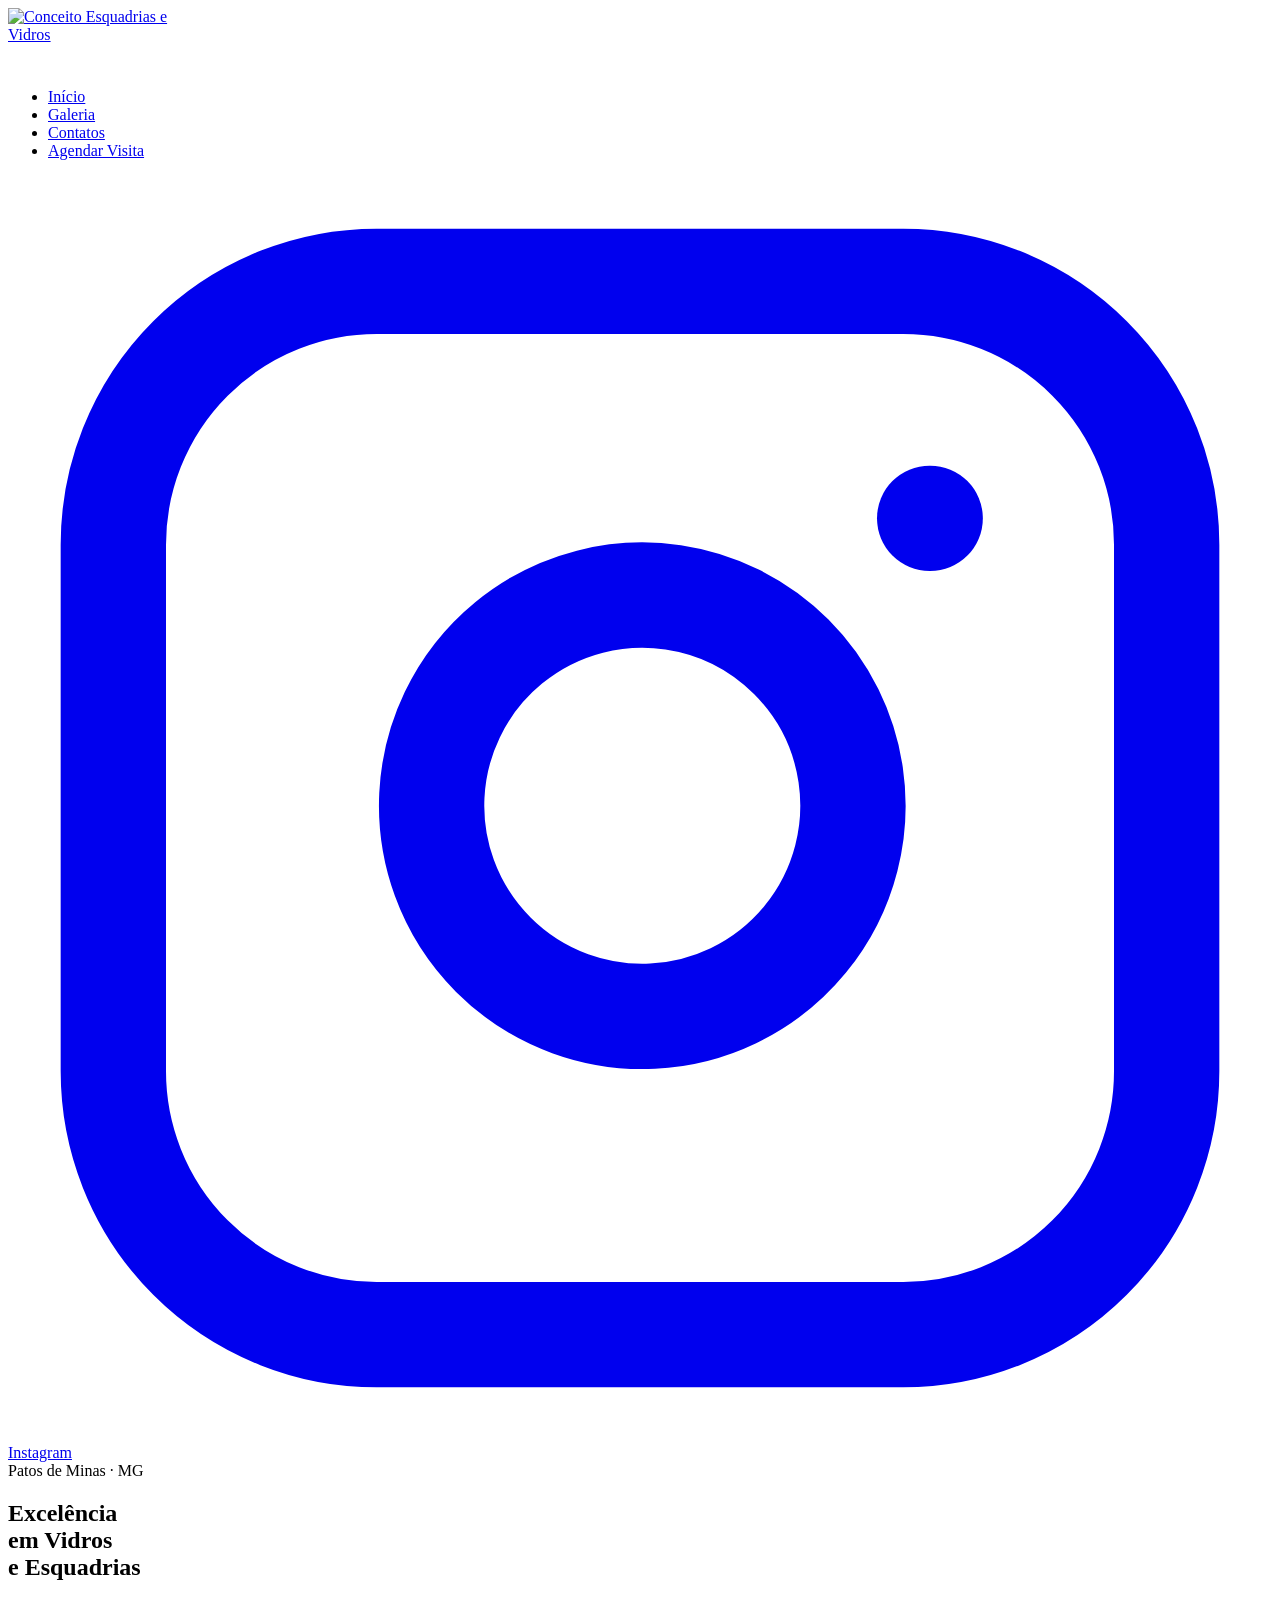
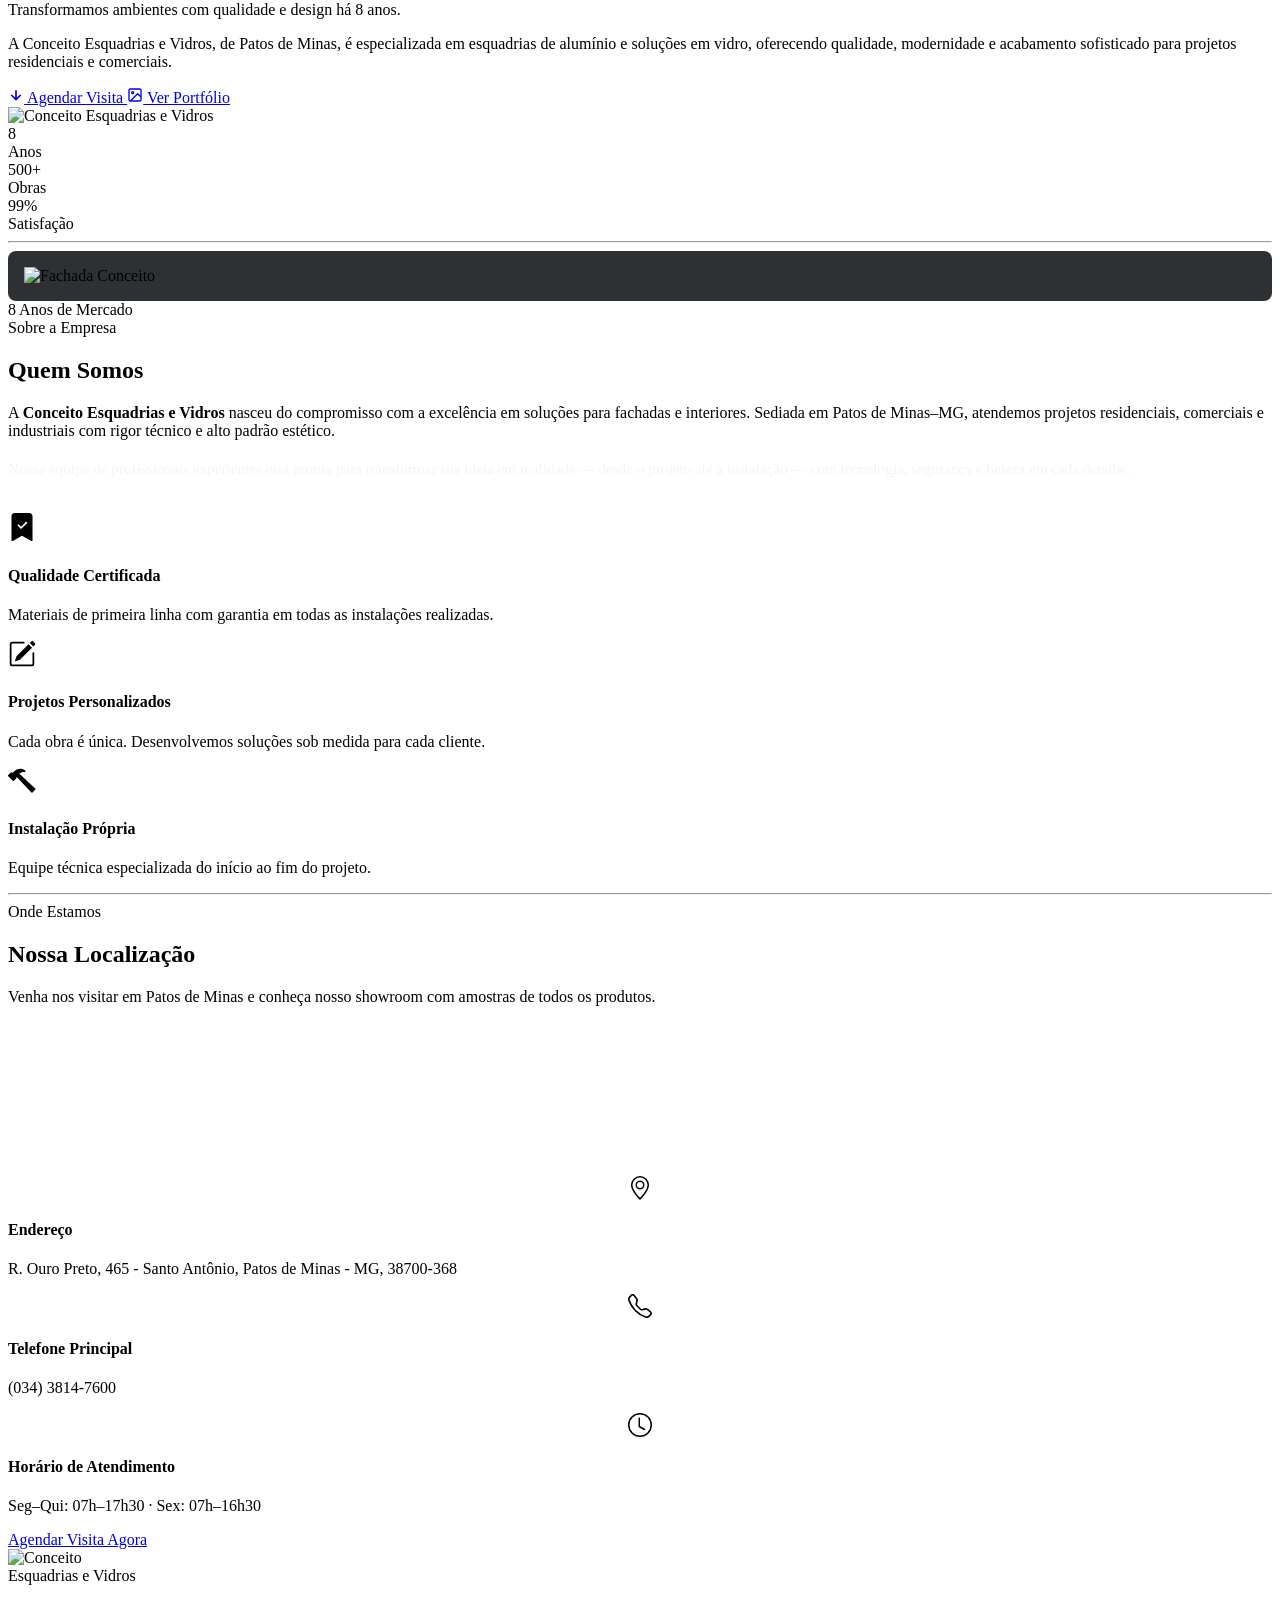
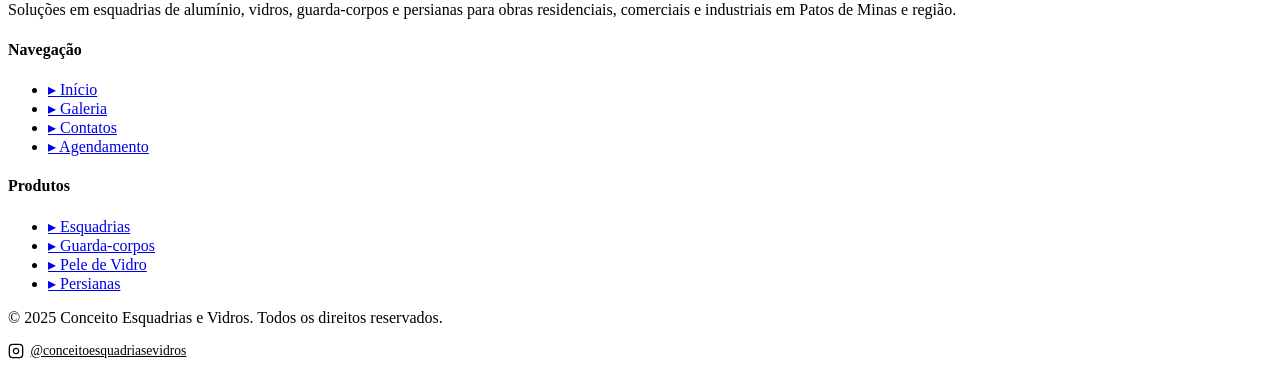
==== index.html @ a63af19c "refactor: melhoria de segurança em links externos Adição de "noopener noreferrer"  ao link do instag" ====
<!DOCTYPE html>
<html lang="pt-BR">
<head>
  <meta charset="UTF-8">
  <meta name="viewport" content="width=device-width, initial-scale=1.0">
  <title>Conceito Esquadrias e Vidros</title>
  <link rel="stylesheet" href="style.css">
  <style>
    /* Logo header — enquadrada sem perda de qualidade */
    .logo-wrap {
      display: flex;
      align-items: center;
    }
    .logo-wrap img {
      height: 64px !important;
      width: auto;
      max-width: 200px;
      object-fit: contain;
      object-position: left center;
      display: block;
      image-rendering: -webkit-optimize-contrast;
      image-rendering: crisp-edges;
    }

    /* Hero logo display — tamanho adaptado à imagem, sem corte */
    .hero-logo-display {
      overflow: visible !important;
    }
    .hero-logo-display img {
      width: 100%;
      height: auto;
      max-width: 100%;
      display: block;
      object-fit: contain;
      image-rendering: -webkit-optimize-contrast;
      image-rendering: crisp-edges;
      transform: none !important;
    }

    /* Sobre frame — altura automática, adaptada à imagem */
    .sobre-img-frame {
      display: flex;
      align-items: center;
      justify-content: center;
      height: auto !important;
      overflow: visible;
    }
    .sobre-img-frame img {
      width: 100% !important;
      height: auto !important;
      max-width: 100%;
      object-fit: contain !important;
      padding: 1rem !important;
      box-sizing: border-box;
      display: block;
      image-rendering: -webkit-optimize-contrast;
      image-rendering: crisp-edges;
      transform: none !important;
    }

    /* Bootstrap icon sizing in feature items */
    .feature-icon svg {
      width: 28px;
      height: 28px;
    }

    /* Info card icons — svg sizing */
    .info-card-icon {
      display: flex;
      align-items: center;
      justify-content: center;
    }
    .info-card-icon svg {
      width: 24px;
      height: 24px;
      flex-shrink: 0;
    }

    /* Footer brand logo — slightly smaller, sharp */
    .footer-brand img {
      max-width: 140px !important;
      height: auto !important;
      object-fit: contain;
      image-rendering: -webkit-optimize-contrast;
      image-rendering: crisp-edges;
    }
  </style>
</head>
<body>

  <!-- HEADER -->
  <header class="site-header" id="header">
    <a href="index.html" class="logo-wrap">
      <img src="logo.png" alt="Conceito Esquadrias e Vidros">
    </a>
    <nav>
      <ul class="nav-links" id="navLinks">
        <li><a href="index.html" class="active">Início</a></li>
        <li><a href="galeria.html">Galeria</a></li>
        <li><a href="contatos.html">Contatos</a></li>
        <li><a href="formulario.html" class="nav-cta">Agendar Visita</a></li>
      </ul>
    </nav>
    <div class="hamburger" id="hamburger" onclick="toggleMenu()">
      <span></span><span></span><span></span>
    </div>
  </header>

  <!-- INSTAGRAM FAB -->
  <a href="https://www.instagram.com/conceitoesquadriasevidros/?theme=dark" target="_blank" rel="noopener noreferrer" class="insta-fab" title="Siga no Instagram" aria-label="Siga-nos no Instagram">
    <svg viewBox="0 0 24 24" fill="none" stroke="currentColor" stroke-width="2" stroke-linecap="round" stroke-linejoin="round">
      <rect x="2" y="2" width="20" height="20" rx="5" ry="5"/>
      <path d="M16 11.37A4 4 0 1 1 12.63 8 4 4 0 0 1 16 11.37z"/>
      <line x1="17.5" y1="6.5" x2="17.51" y2="6.5"/>
    </svg>
    <span>Instagram</span>
  </a>

  <!-- HERO -->
  <section class="hero" id="inicio">
    <div class="hero-bg"></div>
    <div class="hero-accent"></div>
    <div class="hero-content">
      <div class="hero-text fade-up">
        <div class="hero-badge">Patos de Minas · MG</div>
        <h1 class="hero-title">
          Excelência<br>
          <span>em Vidros</span><br>
          e Esquadrias
        </h1>
        <p class="hero-subtitle">Transformamos ambientes com qualidade e design há 8 anos.</p>
        <p class="hero-desc">
          A Conceito Esquadrias e Vidros, de Patos de Minas, é especializada em esquadrias de alumínio e soluções em vidro, oferecendo qualidade, modernidade e acabamento sofisticado para projetos residenciais e comerciais.
        </p>
        <div class="hero-buttons">
          <a href="formulario.html" class="btn-primary">
            <svg width="16" height="16" viewBox="0 0 24 24" fill="none" stroke="currentColor" stroke-width="2.5"><path d="M12 5v14M5 12l7 7 7-7"/></svg>
            Agendar Visita
          </a>
          <a href="galeria.html" class="btn-secondary">
            <svg width="16" height="16" viewBox="0 0 24 24" fill="none" stroke="currentColor" stroke-width="2"><rect x="3" y="3" width="18" height="18" rx="2"/><circle cx="8.5" cy="8.5" r="1.5"/><path d="M21 15l-5-5L5 21"/></svg>
            Ver Portfólio
          </a>
        </div>
      </div>
      <div class="hero-visual fade-up" style="transition-delay:0.2s">
        <div class="hero-logo-display">
          <img src="logo.png" alt="Conceito Esquadrias e Vidros">
        </div>
        <div class="hero-stats">
          <div class="stat-card">
            <div class="stat-number">8</div>
            <div class="stat-label">Anos</div>
          </div>
          <div class="stat-card">
            <div class="stat-number">500+</div>
            <div class="stat-label">Obras</div>
          </div>
          <div class="stat-card">
            <div class="stat-number">99%</div>
            <div class="stat-label">Satisfação</div>
          </div>
        </div>
      </div>
    </div>
  </section>

  <hr class="orange-divider">

  <!-- SOBRE -->
  <section class="section sobre-section" id="sobre">
    <div class="section-inner">
      <div class="sobre-grid">
        <div class="fade-up">
          <div class="sobre-visual">
            <div class="sobre-img-frame" style="background:#2E3134; border-radius:8px;">
              <img src="fachada.png" alt="Fachada Conceito">
            </div>
            <div class="sobre-tag">
              8 Anos
              <span>de Mercado</span>
            </div>
          </div>
        </div>
        <div class="fade-up" style="transition-delay:0.15s">
          <div class="section-label">Sobre a Empresa</div>
          <h2 class="section-title">Quem Somos</h2>
          <p class="section-desc">
            A <strong>Conceito Esquadrias e Vidros</strong> nasceu do compromisso com a excelência em soluções para fachadas e interiores. Sediada em Patos de Minas–MG, atendemos projetos residenciais, comerciais e industriais com rigor técnico e alto padrão estético.
          </p>
          <p style="font-size:0.95rem;color:rgba(240,238,235,0.65);line-height:1.7;margin-bottom:2rem;">
            Nossa equipe de profissionais experientes está pronta para transformar sua ideia em realidade — desde o projeto até a instalação — com tecnologia, segurança e beleza em cada detalhe.
          </p>
          <div class="sobre-features">
            <div class="feature-item">
              <div class="feature-icon">
                <svg xmlns="http://www.w3.org/2000/svg" width="16" height="16" fill="currentColor" class="bi bi-bookmark-check-fill" viewBox="0 0 16 16">
                  <path fill-rule="evenodd" d="M2 15.5V2a2 2 0 0 1 2-2h8a2 2 0 0 1 2 2v13.5a.5.5 0 0 1-.74.439L8 13.069l-5.26 2.87A.5.5 0 0 1 2 15.5m8.854-9.646a.5.5 0 0 0-.708-.708L7.5 7.793 6.354 6.646a.5.5 0 1 0-.708.708l1.5 1.5a.5.5 0 0 0 .708 0z"/>
                </svg>
              </div>
              <div class="feature-text">
                <h4>Qualidade Certificada</h4>
                <p>Materiais de primeira linha com garantia em todas as instalações realizadas.</p>
              </div>
            </div>
            <div class="feature-item">
              <div class="feature-icon">
                <svg xmlns="http://www.w3.org/2000/svg" width="16" height="16" fill="currentColor" class="bi bi-pencil-square" viewBox="0 0 16 16">
                  <path d="M15.502 1.94a.5.5 0 0 1 0 .706L14.459 3.69l-2-2L13.502.646a.5.5 0 0 1 .707 0l1.293 1.293zm-1.75 2.456-2-2L4.939 9.21a.5.5 0 0 0-.121.196l-.805 2.414a.25.25 0 0 0 .316.316l2.414-.805a.5.5 0 0 0 .196-.12l6.813-6.814z"/>
                  <path fill-rule="evenodd" d="M1 13.5A1.5 1.5 0 0 0 2.5 15h11a1.5 1.5 0 0 0 1.5-1.5v-6a.5.5 0 0 0-1 0v6a.5.5 0 0 1-.5.5h-11a.5.5 0 0 1-.5-.5v-11a.5.5 0 0 1 .5-.5H9a.5.5 0 0 0 0-1H2.5A1.5 1.5 0 0 0 1 2.5z"/>
                </svg>
              </div>
              <div class="feature-text">
                <h4>Projetos Personalizados</h4>
                <p>Cada obra é única. Desenvolvemos soluções sob medida para cada cliente.</p>
              </div>
            </div>
            <div class="feature-item">
              <div class="feature-icon">
                <svg xmlns="http://www.w3.org/2000/svg" width="16" height="16" fill="currentColor" class="bi bi-hammer" viewBox="0 0 16 16">
                  <path d="M9.972 2.508a.5.5 0 0 0-.16-.556l-.178-.129a5 5 0 0 0-2.076-.783C6.215.862 4.504 1.229 2.84 3.133H1.786a.5.5 0 0 0-.354.147L.146 4.567a.5.5 0 0 0 0 .706l2.571 2.579a.5.5 0 0 0 .708 0l1.286-1.29a.5.5 0 0 0 .146-.353V5.57l8.387 8.873A.5.5 0 0 0 14 14.5l1.5-1.5a.5.5 0 0 0 .017-.689l-9.129-8.63c.747-.456 1.772-.839 3.112-.839a.5.5 0 0 0 .472-.334"/>
                </svg>
              </div>
              <div class="feature-text">
                <h4>Instalação Própria</h4>
                <p>Equipe técnica especializada do início ao fim do projeto.</p>
              </div>
            </div>
          </div>
        </div>
      </div>
    </div>
  </section>

  <hr class="orange-divider">

  <!-- LOCALIZAÇÃO -->
  <section class="section" id="localizacao" style="background:var(--dark);">
    <div class="section-inner">
      <div class="section-label">Onde Estamos</div>
      <h2 class="section-title">Nossa Localização</h2>
      <p class="section-desc">Venha nos visitar em Patos de Minas e conheça nosso showroom com amostras de todos os produtos.</p>
      <div class="localizacao-grid fade-up">
        <div class="map-placeholder">
          <a href="https://maps.app.goo.gl/L63xxG5TMkzb7UoS9" target="_blank" rel="noopener noreferrer" style="display:block;width:100%;height:100%;position:relative;">
            <iframe
              src="https://www.google.com/maps/embed?pb=!1m18!1m12!1m3!1d3771.2!2d-46.5215!3d-18.5793!2m3!1f0!2f0!3f0!3m2!1i1024!2i768!4f13.1!3m3!1m2!1s0x0%3A0x0!2zUi4gT3VybyBQcmV0bywgNDY1IC0gU2FudG8gQW50w7NuaW8sIFBhdG9zIGRlIE1pbmFzIC0gTUc!5e0!3m2!1spt-BR!2sbr!4v1"
              allowfullscreen=""
              loading="lazy"
              style="pointer-events:none;width:100%;height:100%;border:0;"></iframe>
            <div style="position:absolute;inset:0;cursor:pointer;" title="Ver no Google Maps"></div>
          </a>
        </div>
        <div class="info-cards">
          <div class="info-card">
            <div class="info-card-icon">
              <svg xmlns="http://www.w3.org/2000/svg" width="16" height="16" fill="currentColor" class="bi bi-geo-alt" viewBox="0 0 16 16">
                <path d="M12.166 8.94c-.524 1.062-1.234 2.12-1.96 3.07A32 32 0 0 1 8 14.58a32 32 0 0 1-2.206-2.57c-.726-.95-1.436-2.008-1.96-3.07C3.304 7.867 3 6.862 3 6a5 5 0 0 1 10 0c0 .862-.305 1.867-.834 2.94M8 16s6-5.686 6-10A6 6 0 0 0 2 6c0 4.314 6 10 6 10"/>
                <path d="M8 8a2 2 0 1 1 0-4 2 2 0 0 1 0 4m0 1a3 3 0 1 0 0-6 3 3 0 0 0 0 6"/>
              </svg>
            </div>
            <div>
              <h4>Endereço</h4>
              <p>R. Ouro Preto, 465 - Santo Antônio, Patos de Minas - MG, 38700-368</p>
            </div>
          </div>
          <div class="info-card">
            <div class="info-card-icon">
              <svg xmlns="http://www.w3.org/2000/svg" width="16" height="16" fill="currentColor" class="bi bi-telephone" viewBox="0 0 16 16">
                <path d="M3.654 1.328a.678.678 0 0 0-1.015-.063L1.605 2.3c-.483.484-.661 1.169-.45 1.77a17.6 17.6 0 0 0 4.168 6.608 17.6 17.6 0 0 0 6.608 4.168c.601.211 1.286.033 1.77-.45l1.034-1.034a.678.678 0 0 0-.063-1.015l-2.307-1.794a.68.68 0 0 0-.58-.122l-2.19.547a1.75 1.75 0 0 1-1.657-.459L5.482 8.062a1.75 1.75 0 0 1-.46-1.657l.548-2.19a.68.68 0 0 0-.122-.58zM1.884.511a1.745 1.745 0 0 1 2.612.163L6.29 2.98c.329.423.445.974.315 1.494l-.547 2.19a.68.68 0 0 0 .178.643l2.457 2.457a.68.68 0 0 0 .644.178l2.189-.547a1.75 1.75 0 0 1 1.494.315l2.306 1.794c.829.645.905 1.87.163 2.611l-1.034 1.034c-.74.74-1.846 1.065-2.877.702a18.6 18.6 0 0 1-7.01-4.42 18.6 18.6 0 0 1-4.42-7.009c-.362-1.03-.037-2.137.703-2.877z"/>
              </svg>
            </div>
            <div>
              <h4>Telefone Principal</h4>
              <p>(034) 3814-7600</p>
            </div>
          </div>
          <div class="info-card">
            <div class="info-card-icon">
              <svg xmlns="http://www.w3.org/2000/svg" width="16" height="16" fill="currentColor" class="bi bi-clock" viewBox="0 0 16 16">
                <path d="M8 3.5a.5.5 0 0 0-1 0V9a.5.5 0 0 0 .252.434l3.5 2a.5.5 0 0 0 .496-.868L8 8.71z"/>
                <path d="M8 16A8 8 0 1 0 8 0a8 8 0 0 0 0 16m7-8A7 7 0 1 1 1 8a7 7 0 0 1 14 0"/>
              </svg>
            </div>
            <div>
              <h4>Horário de Atendimento</h4>
              <p>Seg–Qui: 07h–17h30 · Sex: 07h–16h30</p>
            </div>
          </div>
          <a href="formulario.html" class="btn-primary" style="margin-top:0.5rem;width:100%;justify-content:center;">
            Agendar Visita Agora
          </a>
        </div>
      </div>
    </div>
  </section>

  <!-- FOOTER -->
  <footer class="site-footer">
    <div class="footer-inner">
      <div class="footer-top">
        <div class="footer-brand">
          <img src="logo.png" alt="Conceito Esquadrias e Vidros">
          <p>Soluções em esquadrias de alumínio, vidros, guarda-corpos e persianas para obras residenciais, comerciais e industriais em Patos de Minas e região.</p>
        </div>
        <div class="footer-col">
          <h4>Navegação</h4>
          <ul>
            <li><a href="index.html">▸ Início</a></li>
            <li><a href="galeria.html">▸ Galeria</a></li>
            <li><a href="contatos.html">▸ Contatos</a></li>
            <li><a href="formulario.html">▸ Agendamento</a></li>
          </ul>
        </div>
        <div class="footer-col">
          <h4>Produtos</h4>
          <ul>
            <li><a href="galeria.html">▸ Esquadrias</a></li>
            <li><a href="galeria.html">▸ Guarda-corpos</a></li>
            <li><a href="galeria.html">▸ Pele de Vidro</a></li>
            <li><a href="galeria.html">▸ Persianas</a></li>
          </ul>
        </div>
      </div>
      <div class="footer-bottom">
        <p class="footer-copy">© 2025 <span>Conceito Esquadrias e Vidros</span>. Todos os direitos reservados.</p>
        <a href="https://instagram.com/conceitoesquadriasevidros" target="_blank" style="color:var(--light-gray);font-size:0.85rem;display:flex;align-items:center;gap:0.4rem;transition:var(--transition);" onmouseover="this.style.color='#E8821A'" onmouseout="this.style.color=''">
          <svg width="16" height="16" viewBox="0 0 24 24" fill="none" stroke="currentColor" stroke-width="2"><rect x="2" y="2" width="20" height="20" rx="5"/><path d="M16 11.37A4 4 0 1 1 12.63 8 4 4 0 0 1 16 11.37z"/><line x1="17.5" y1="6.5" x2="17.51" y2="6.5"/></svg>
          @conceitoesquadriasevidros
        </a>
      </div>
    </div>
  </footer>

  <script>
    // Header scroll
    const header = document.getElementById('header');
    window.addEventListener('scroll', () => {
      header.classList.toggle('scrolled', window.scrollY > 50);
    });

    // Hamburger
    function toggleMenu() {
      document.getElementById('navLinks').classList.toggle('open');
    }

    // Fade-up observer
    const obs = new IntersectionObserver((entries) => {
      entries.forEach(e => { if (e.isIntersecting) e.target.classList.add('visible'); });
    }, { threshold: 0.12 });
    document.querySelectorAll('.fade-up').forEach(el => obs.observe(el));
  </script>
</body>
</html>
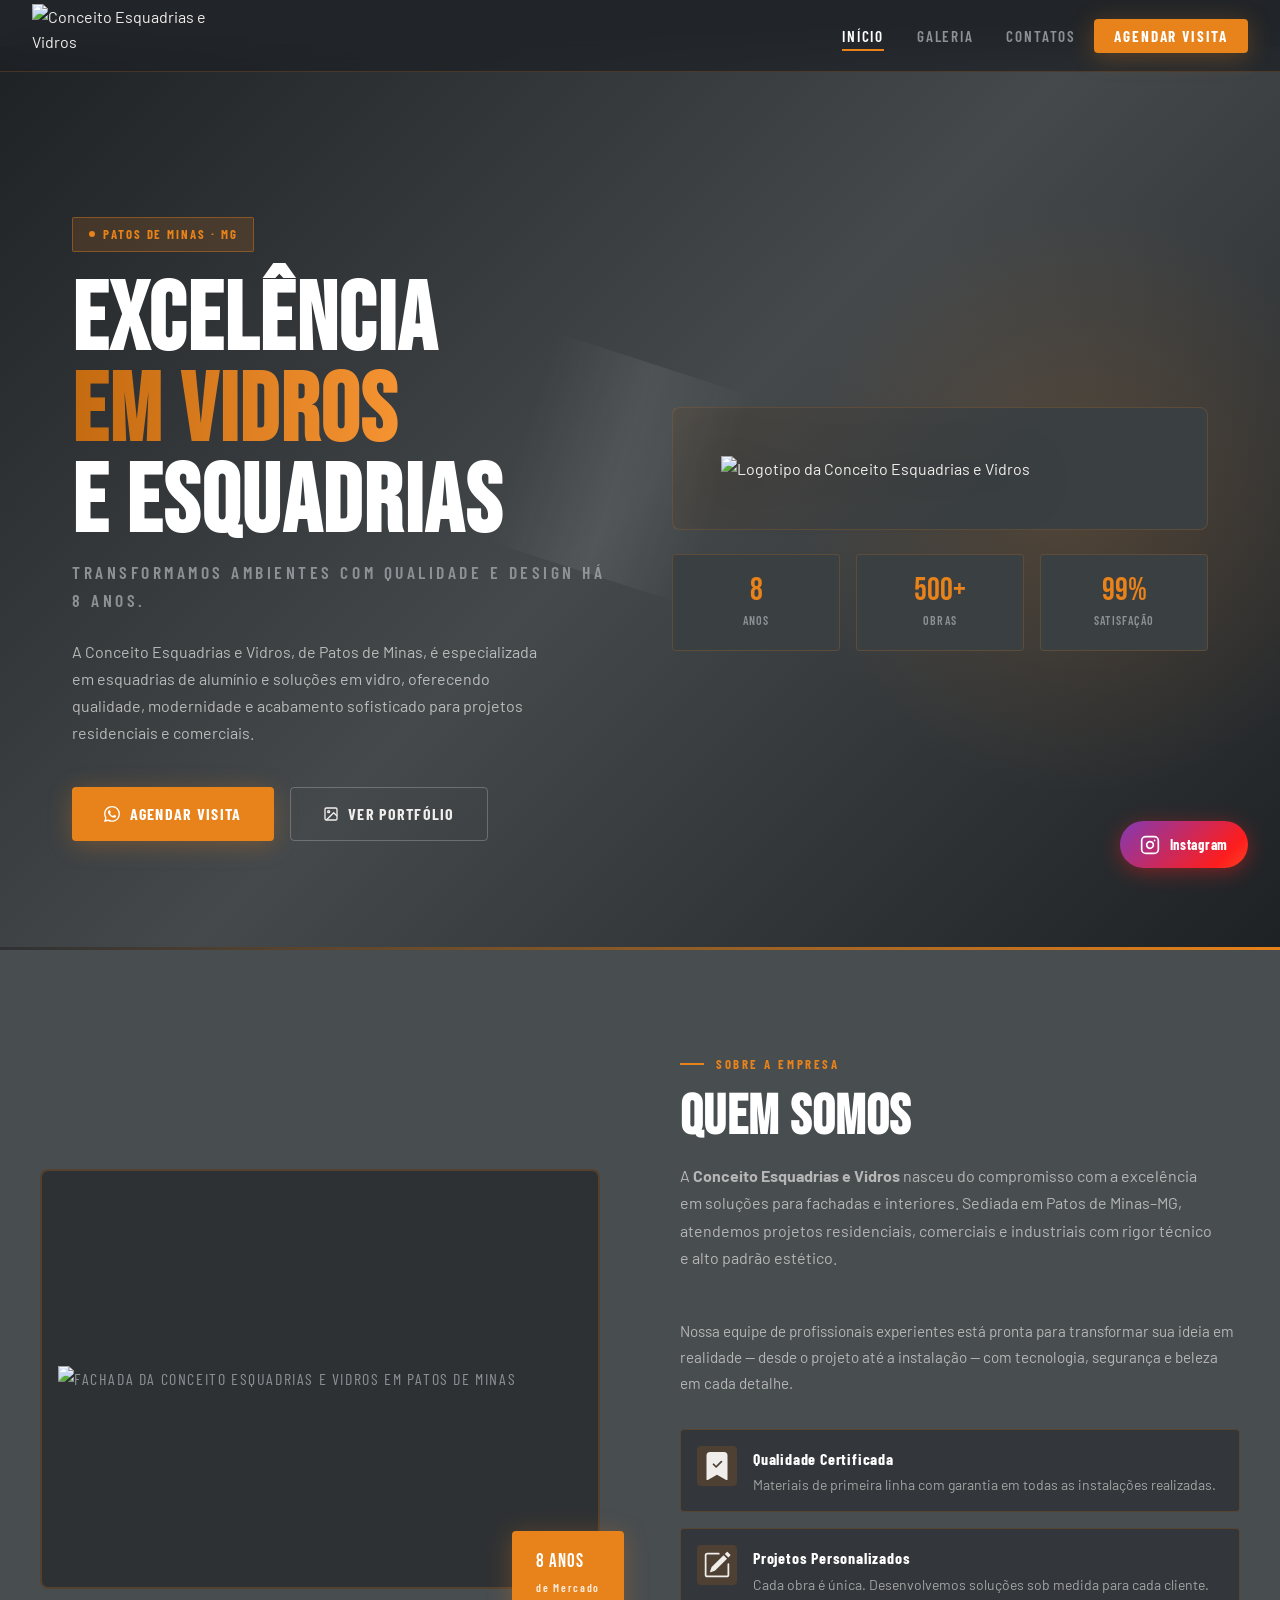
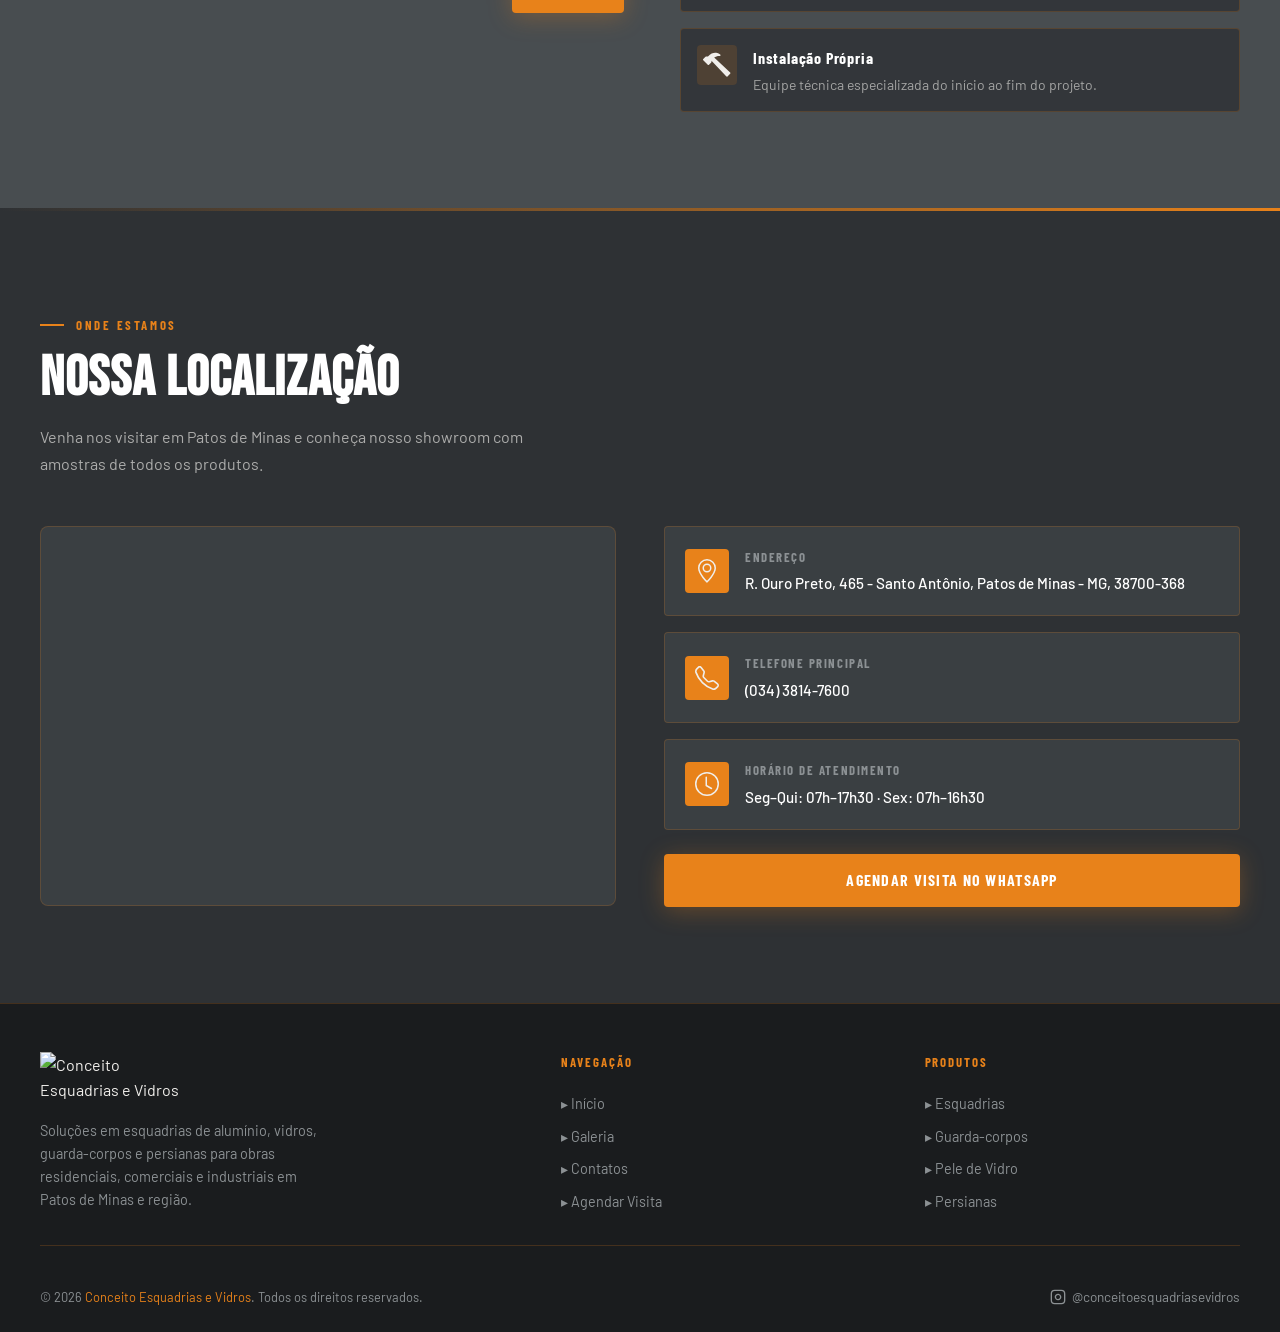
==== commit 4c554e1c: "Deixa o site pronto para produção: WhatsApp no lugar do formulário, SEO e animações. Remove a página" ====
--- a/index.html
+++ b/index.html
@@ -3,14 +3,73 @@
 <head>
   <meta charset="UTF-8">
   <meta name="viewport" content="width=device-width, initial-scale=1.0">
-  <title>Conceito Esquadrias e Vidros</title>
+  <title>Conceito Esquadrias e Vidros | Patos de Minas – MG</title>
+  <meta name="description" content="Esquadrias de alumínio, vidros, guarda-corpos e persianas em Patos de Minas–MG. 8 anos de mercado, visita técnica gratuita e instalação própria.">
+  <meta name="robots" content="index, follow">
+  <meta name="author" content="Conceito Esquadrias e Vidros">
+  <meta name="theme-color" content="#E8821A">
+  <meta name="geo.region" content="BR-MG">
+  <meta name="geo.placename" content="Patos de Minas">
+  <link rel="canonical" id="canonical" href="/">
+  <link rel="icon" href="logo.png" type="image/png">
+  <link rel="apple-touch-icon" href="logo.png">
+  <meta property="og:type" content="website">
+  <meta property="og:locale" content="pt_BR">
+  <meta property="og:site_name" content="Conceito Esquadrias e Vidros">
+  <meta property="og:title" content="Conceito Esquadrias e Vidros | Patos de Minas – MG">
+  <meta property="og:description" content="Esquadrias de alumínio, vidros e soluções para obras residenciais e comerciais em Patos de Minas e região.">
+  <meta property="og:image" content="logo.png">
+  <meta property="og:url" content="/">
+  <meta name="twitter:card" content="summary_large_image">
+  <meta name="twitter:title" content="Conceito Esquadrias e Vidros | Patos de Minas – MG">
+  <meta name="twitter:description" content="Esquadrias de alumínio, vidros, guarda-corpos e persianas em Patos de Minas–MG.">
+  <meta name="twitter:image" content="logo.png">
+  <link rel="preconnect" href="https://fonts.googleapis.com">
+  <link rel="preconnect" href="https://fonts.gstatic.com" crossorigin>
+  <link href="https://fonts.googleapis.com/css2?family=Bebas+Neue&family=Barlow:wght@300;400;500;600;700&family=Barlow+Condensed:wght@400;600;700&display=swap" rel="stylesheet">
   <link rel="stylesheet" href="style.css">
+  <script type="application/ld+json">
+  {
+    "@context": "https://schema.org",
+    "@type": "HomeAndConstructionBusiness",
+    "name": "Conceito Esquadrias e Vidros",
+    "image": "logo.png",
+    "telephone": "+55-34-3814-7600",
+    "address": {
+      "@type": "PostalAddress",
+      "streetAddress": "Rua Ouro Preto, 465 - Santo Antônio",
+      "addressLocality": "Patos de Minas",
+      "addressRegion": "MG",
+      "postalCode": "38700-368",
+      "addressCountry": "BR"
+    },
+    "geo": {
+      "@type": "GeoCoordinates",
+      "latitude": -18.5793,
+      "longitude": -46.5215
+    },
+    "openingHoursSpecification": [
+      {
+        "@type": "OpeningHoursSpecification",
+        "dayOfWeek": ["Monday", "Tuesday", "Wednesday", "Thursday"],
+        "opens": "07:00",
+        "closes": "17:30"
+      },
+      {
+        "@type": "OpeningHoursSpecification",
+        "dayOfWeek": "Friday",
+        "opens": "07:00",
+        "closes": "16:30"
+      }
+    ],
+    "sameAs": [
+      "https://www.instagram.com/conceitoesquadriasevidros/"
+    ],
+    "areaServed": "Patos de Minas e região"
+  }
+  </script>
   <style>
-    /* Logo header — enquadrada sem perda de qualidade */
-    .logo-wrap {
-      display: flex;
-      align-items: center;
-    }
+    .logo-wrap { display: flex; align-items: center; }
     .logo-wrap img {
       height: 64px !important;
       width: auto;
@@ -21,11 +80,7 @@
       image-rendering: -webkit-optimize-contrast;
       image-rendering: crisp-edges;
     }
-
-    /* Hero logo display — tamanho adaptado à imagem, sem corte */
-    .hero-logo-display {
-      overflow: visible !important;
-    }
+    .hero-logo-display { overflow: visible !important; }
     .hero-logo-display img {
       width: 100%;
       height: auto;
@@ -34,10 +89,7 @@
       object-fit: contain;
       image-rendering: -webkit-optimize-contrast;
       image-rendering: crisp-edges;
-      transform: none !important;
-    }
-
-    /* Sobre frame — altura automática, adaptada à imagem */
+    }
     .sobre-img-frame {
       display: flex;
       align-items: center;
@@ -55,28 +107,10 @@
       display: block;
       image-rendering: -webkit-optimize-contrast;
       image-rendering: crisp-edges;
-      transform: none !important;
-    }
-
-    /* Bootstrap icon sizing in feature items */
-    .feature-icon svg {
-      width: 28px;
-      height: 28px;
-    }
-
-    /* Info card icons — svg sizing */
-    .info-card-icon {
-      display: flex;
-      align-items: center;
-      justify-content: center;
-    }
-    .info-card-icon svg {
-      width: 24px;
-      height: 24px;
-      flex-shrink: 0;
-    }
-
-    /* Footer brand logo — slightly smaller, sharp */
+    }
+    .feature-icon svg { width: 28px; height: 28px; }
+    .info-card-icon { display: flex; align-items: center; justify-content: center; }
+    .info-card-icon svg { width: 24px; height: 24px; flex-shrink: 0; }
     .footer-brand img {
       max-width: 140px !important;
       height: auto !important;
@@ -87,28 +121,33 @@
   </style>
 </head>
 <body>
-
-  <!-- HEADER -->
+  <a class="skip-link" href="#inicio">Pular para o conteúdo</a>
+
   <header class="site-header" id="header">
     <a href="index.html" class="logo-wrap">
-      <img src="logo.png" alt="Conceito Esquadrias e Vidros">
+      <img src="logo.png" alt="Conceito Esquadrias e Vidros" width="200" height="64">
     </a>
-    <nav>
+    <nav aria-label="Principal">
       <ul class="nav-links" id="navLinks">
         <li><a href="index.html" class="active">Início</a></li>
         <li><a href="galeria.html">Galeria</a></li>
         <li><a href="contatos.html">Contatos</a></li>
-        <li><a href="formulario.html" class="nav-cta">Agendar Visita</a></li>
+        <li>
+          <a href="https://wa.me/553438147600?text=Ol%C3%A1!%20Gostaria%20de%20agendar%20uma%20visita%20t%C3%A9cnica." class="nav-cta" target="_blank" rel="noopener noreferrer">Agendar Visita</a>
+        </li>
       </ul>
     </nav>
-    <div class="hamburger" id="hamburger" onclick="toggleMenu()">
+    <button class="hamburger" id="hamburger" type="button" aria-label="Abrir menu" aria-expanded="false" aria-controls="navLinks" onclick="toggleMenu()">
       <span></span><span></span><span></span>
-    </div>
+    </button>
   </header>
 
-  <!-- INSTAGRAM FAB -->
-  <a href="https://www.instagram.com/conceitoesquadriasevidros/?theme=dark" target="_blank" rel="noopener noreferrer" class="insta-fab" title="Siga no Instagram" aria-label="Siga-nos no Instagram">
-    <svg viewBox="0 0 24 24" fill="none" stroke="currentColor" stroke-width="2" stroke-linecap="round" stroke-linejoin="round">
+  <a href="https://wa.me/553438147600?text=Ol%C3%A1!%20Gostaria%20de%20agendar%20uma%20visita%20t%C3%A9cnica." target="_blank" rel="noopener noreferrer" class="wa-fab" title="Agendar visita no WhatsApp" aria-label="Agendar visita no WhatsApp">
+    <svg viewBox="0 0 24 24" fill="currentColor" aria-hidden="true"><path d="M17.472 14.382c-.297-.149-1.758-.867-2.03-.967-.273-.099-.471-.148-.67.15-.197.297-.767.966-.94 1.164-.173.199-.347.223-.644.075-.297-.15-1.255-.463-2.39-1.475-.883-.788-1.48-1.761-1.653-2.059-.173-.297-.018-.458.13-.606.134-.133.298-.347.446-.52.149-.174.198-.298.298-.497.099-.198.05-.371-.025-.52-.075-.149-.669-1.612-.916-2.207-.242-.579-.487-.5-.669-.51-.173-.008-.371-.01-.57-.01-.198 0-.52.074-.792.372-.272.297-1.04 1.016-1.04 2.479 0 1.462 1.065 2.875 1.213 3.074.149.198 2.096 3.2 5.077 4.487.709.306 1.262.489 1.694.625.712.227 1.36.195 1.871.118.571-.085 1.758-.719 2.006-1.413.248-.694.248-1.289.173-1.413-.074-.124-.272-.198-.57-.347m-5.421 7.403h-.004a9.87 9.87 0 01-5.031-1.378l-.361-.214-3.741.982.998-3.648-.235-.374a9.86 9.86 0 01-1.51-5.26c.001-5.45 4.436-9.884 9.888-9.884 2.64 0 5.122 1.03 6.988 2.898a9.825 9.825 0 012.893 6.994c-.003 5.45-4.437 9.884-9.885 9.884m8.413-18.297A11.815 11.815 0 0012.05 0C5.495 0 .16 5.335.157 11.892c0 2.096.547 4.142 1.588 5.945L.057 24l6.305-1.654a11.882 11.882 0 005.683 1.448h.005c6.554 0 11.89-5.335 11.893-11.893a11.821 11.821 0 00-3.48-8.413z"/></svg>
+    <span>WhatsApp</span>
+  </a>
+  <a href="https://www.instagram.com/conceitoesquadriasevidros/" target="_blank" rel="noopener noreferrer" class="insta-fab" title="Siga no Instagram" aria-label="Siga-nos no Instagram">
+    <svg viewBox="0 0 24 24" fill="none" stroke="currentColor" stroke-width="2" stroke-linecap="round" stroke-linejoin="round" aria-hidden="true">
       <rect x="2" y="2" width="20" height="20" rx="5" ry="5"/>
       <path d="M16 11.37A4 4 0 1 1 12.63 8 4 4 0 0 1 16 11.37z"/>
       <line x1="17.5" y1="6.5" x2="17.51" y2="6.5"/>
@@ -116,7 +155,6 @@
     <span>Instagram</span>
   </a>
 
-  <!-- HERO -->
   <section class="hero" id="inicio">
     <div class="hero-bg"></div>
     <div class="hero-accent"></div>
@@ -133,19 +171,19 @@
           A Conceito Esquadrias e Vidros, de Patos de Minas, é especializada em esquadrias de alumínio e soluções em vidro, oferecendo qualidade, modernidade e acabamento sofisticado para projetos residenciais e comerciais.
         </p>
         <div class="hero-buttons">
-          <a href="formulario.html" class="btn-primary">
-            <svg width="16" height="16" viewBox="0 0 24 24" fill="none" stroke="currentColor" stroke-width="2.5"><path d="M12 5v14M5 12l7 7 7-7"/></svg>
+          <a href="https://wa.me/553438147600?text=Ol%C3%A1!%20Gostaria%20de%20agendar%20uma%20visita%20t%C3%A9cnica." class="btn-primary" target="_blank" rel="noopener noreferrer">
+            <svg width="16" height="16" viewBox="0 0 24 24" fill="currentColor" aria-hidden="true"><path d="M17.472 14.382c-.297-.149-1.758-.867-2.03-.967-.273-.099-.471-.148-.67.15-.197.297-.767.966-.94 1.164-.173.199-.347.223-.644.075-.297-.15-1.255-.463-2.39-1.475-.883-.788-1.48-1.761-1.653-2.059-.173-.297-.018-.458.13-.606.134-.133.298-.347.446-.52.149-.174.198-.298.298-.497.099-.198.05-.371-.025-.52-.075-.149-.669-1.612-.916-2.207-.242-.579-.487-.5-.669-.51-.173-.008-.371-.01-.57-.01-.198 0-.52.074-.792.372-.272.297-1.04 1.016-1.04 2.479 0 1.462 1.065 2.875 1.213 3.074.149.198 2.096 3.2 5.077 4.487.709.306 1.262.489 1.694.625.712.227 1.36.195 1.871.118.571-.085 1.758-.719 2.006-1.413.248-.694.248-1.289.173-1.413-.074-.124-.272-.198-.57-.347m-5.421 7.403h-.004a9.87 9.87 0 01-5.031-1.378l-.361-.214-3.741.982.998-3.648-.235-.374a9.86 9.86 0 01-1.51-5.26c.001-5.45 4.436-9.884 9.888-9.884 2.64 0 5.122 1.03 6.988 2.898a9.825 9.825 0 012.893 6.994c-.003 5.45-4.437 9.884-9.885 9.884m8.413-18.297A11.815 11.815 0 0012.05 0C5.495 0 .16 5.335.157 11.892c0 2.096.547 4.142 1.588 5.945L.057 24l6.305-1.654a11.882 11.882 0 005.683 1.448h.005c6.554 0 11.89-5.335 11.893-11.893a11.821 11.821 0 00-3.48-8.413z"/></svg>
             Agendar Visita
           </a>
           <a href="galeria.html" class="btn-secondary">
-            <svg width="16" height="16" viewBox="0 0 24 24" fill="none" stroke="currentColor" stroke-width="2"><rect x="3" y="3" width="18" height="18" rx="2"/><circle cx="8.5" cy="8.5" r="1.5"/><path d="M21 15l-5-5L5 21"/></svg>
+            <svg width="16" height="16" viewBox="0 0 24 24" fill="none" stroke="currentColor" stroke-width="2" aria-hidden="true"><rect x="3" y="3" width="18" height="18" rx="2"/><circle cx="8.5" cy="8.5" r="1.5"/><path d="M21 15l-5-5L5 21"/></svg>
             Ver Portfólio
           </a>
         </div>
       </div>
       <div class="hero-visual fade-up" style="transition-delay:0.2s">
         <div class="hero-logo-display">
-          <img src="logo.png" alt="Conceito Esquadrias e Vidros">
+          <img src="logo.png" alt="Logotipo da Conceito Esquadrias e Vidros">
         </div>
         <div class="hero-stats">
           <div class="stat-card">
@@ -167,14 +205,13 @@
 
   <hr class="orange-divider">
 
-  <!-- SOBRE -->
   <section class="section sobre-section" id="sobre">
     <div class="section-inner">
       <div class="sobre-grid">
         <div class="fade-up">
           <div class="sobre-visual">
             <div class="sobre-img-frame" style="background:#2E3134; border-radius:8px;">
-              <img src="fachada.png" alt="Fachada Conceito">
+              <img src="fachada.png" alt="Fachada da Conceito Esquadrias e Vidros em Patos de Minas">
             </div>
             <div class="sobre-tag">
               8 Anos
@@ -194,35 +231,35 @@
           <div class="sobre-features">
             <div class="feature-item">
               <div class="feature-icon">
-                <svg xmlns="http://www.w3.org/2000/svg" width="16" height="16" fill="currentColor" class="bi bi-bookmark-check-fill" viewBox="0 0 16 16">
+                <svg xmlns="http://www.w3.org/2000/svg" width="16" height="16" fill="currentColor" viewBox="0 0 16 16" aria-hidden="true">
                   <path fill-rule="evenodd" d="M2 15.5V2a2 2 0 0 1 2-2h8a2 2 0 0 1 2 2v13.5a.5.5 0 0 1-.74.439L8 13.069l-5.26 2.87A.5.5 0 0 1 2 15.5m8.854-9.646a.5.5 0 0 0-.708-.708L7.5 7.793 6.354 6.646a.5.5 0 1 0-.708.708l1.5 1.5a.5.5 0 0 0 .708 0z"/>
                 </svg>
               </div>
               <div class="feature-text">
-                <h4>Qualidade Certificada</h4>
+                <h3>Qualidade Certificada</h3>
                 <p>Materiais de primeira linha com garantia em todas as instalações realizadas.</p>
               </div>
             </div>
             <div class="feature-item">
               <div class="feature-icon">
-                <svg xmlns="http://www.w3.org/2000/svg" width="16" height="16" fill="currentColor" class="bi bi-pencil-square" viewBox="0 0 16 16">
+                <svg xmlns="http://www.w3.org/2000/svg" width="16" height="16" fill="currentColor" viewBox="0 0 16 16" aria-hidden="true">
                   <path d="M15.502 1.94a.5.5 0 0 1 0 .706L14.459 3.69l-2-2L13.502.646a.5.5 0 0 1 .707 0l1.293 1.293zm-1.75 2.456-2-2L4.939 9.21a.5.5 0 0 0-.121.196l-.805 2.414a.25.25 0 0 0 .316.316l2.414-.805a.5.5 0 0 0 .196-.12l6.813-6.814z"/>
                   <path fill-rule="evenodd" d="M1 13.5A1.5 1.5 0 0 0 2.5 15h11a1.5 1.5 0 0 0 1.5-1.5v-6a.5.5 0 0 0-1 0v6a.5.5 0 0 1-.5.5h-11a.5.5 0 0 1-.5-.5v-11a.5.5 0 0 1 .5-.5H9a.5.5 0 0 0 0-1H2.5A1.5 1.5 0 0 0 1 2.5z"/>
                 </svg>
               </div>
               <div class="feature-text">
-                <h4>Projetos Personalizados</h4>
+                <h3>Projetos Personalizados</h3>
                 <p>Cada obra é única. Desenvolvemos soluções sob medida para cada cliente.</p>
               </div>
             </div>
             <div class="feature-item">
               <div class="feature-icon">
-                <svg xmlns="http://www.w3.org/2000/svg" width="16" height="16" fill="currentColor" class="bi bi-hammer" viewBox="0 0 16 16">
+                <svg xmlns="http://www.w3.org/2000/svg" width="16" height="16" fill="currentColor" viewBox="0 0 16 16" aria-hidden="true">
                   <path d="M9.972 2.508a.5.5 0 0 0-.16-.556l-.178-.129a5 5 0 0 0-2.076-.783C6.215.862 4.504 1.229 2.84 3.133H1.786a.5.5 0 0 0-.354.147L.146 4.567a.5.5 0 0 0 0 .706l2.571 2.579a.5.5 0 0 0 .708 0l1.286-1.29a.5.5 0 0 0 .146-.353V5.57l8.387 8.873A.5.5 0 0 0 14 14.5l1.5-1.5a.5.5 0 0 0 .017-.689l-9.129-8.63c.747-.456 1.772-.839 3.112-.839a.5.5 0 0 0 .472-.334"/>
                 </svg>
               </div>
               <div class="feature-text">
-                <h4>Instalação Própria</h4>
+                <h3>Instalação Própria</h3>
                 <p>Equipe técnica especializada do início ao fim do projeto.</p>
               </div>
             </div>
@@ -234,7 +271,6 @@
 
   <hr class="orange-divider">
 
-  <!-- LOCALIZAÇÃO -->
   <section class="section" id="localizacao" style="background:var(--dark);">
     <div class="section-inner">
       <div class="section-label">Onde Estamos</div>
@@ -242,11 +278,13 @@
       <p class="section-desc">Venha nos visitar em Patos de Minas e conheça nosso showroom com amostras de todos os produtos.</p>
       <div class="localizacao-grid fade-up">
         <div class="map-placeholder">
-          <a href="https://maps.app.goo.gl/L63xxG5TMkzb7UoS9" target="_blank" rel="noopener noreferrer" style="display:block;width:100%;height:100%;position:relative;">
+          <a href="https://maps.app.goo.gl/L63xxG5TMkzb7UoS9" target="_blank" rel="noopener noreferrer" style="display:block;width:100%;height:100%;position:relative;" aria-label="Abrir localização no Google Maps">
             <iframe
-              src="https://www.google.com/maps/embed?pb=!1m18!1m12!1m3!1d3771.2!2d-46.5215!3d-18.5793!2m3!1f0!2f0!3f0!3m2!1i1024!2i768!4f13.1!3m3!1m2!1s0x0%3A0x0!2zUi4gT3VybyBQcmV0bywgNDY1IC0gU2FudG8gQW50w7NuaW8sIFBhdG9zIGRlIE1pbmFzIC0gTUc!5e0!3m2!1spt-BR!2sbr!4v1"
+              title="Mapa da Conceito Esquadrias e Vidros"
+              src="https://www.google.com/maps?q=Rua+Ouro+Preto,+465,+Santo+Antônio,+Patos+de+Minas+-+MG&output=embed"
               allowfullscreen=""
               loading="lazy"
+              referrerpolicy="no-referrer-when-downgrade"
               style="pointer-events:none;width:100%;height:100%;border:0;"></iframe>
             <div style="position:absolute;inset:0;cursor:pointer;" title="Ver no Google Maps"></div>
           </a>
@@ -254,48 +292,47 @@
         <div class="info-cards">
           <div class="info-card">
             <div class="info-card-icon">
-              <svg xmlns="http://www.w3.org/2000/svg" width="16" height="16" fill="currentColor" class="bi bi-geo-alt" viewBox="0 0 16 16">
+              <svg xmlns="http://www.w3.org/2000/svg" width="16" height="16" fill="currentColor" viewBox="0 0 16 16" aria-hidden="true">
                 <path d="M12.166 8.94c-.524 1.062-1.234 2.12-1.96 3.07A32 32 0 0 1 8 14.58a32 32 0 0 1-2.206-2.57c-.726-.95-1.436-2.008-1.96-3.07C3.304 7.867 3 6.862 3 6a5 5 0 0 1 10 0c0 .862-.305 1.867-.834 2.94M8 16s6-5.686 6-10A6 6 0 0 0 2 6c0 4.314 6 10 6 10"/>
                 <path d="M8 8a2 2 0 1 1 0-4 2 2 0 0 1 0 4m0 1a3 3 0 1 0 0-6 3 3 0 0 0 0 6"/>
               </svg>
             </div>
             <div>
-              <h4>Endereço</h4>
+              <h3>Endereço</h3>
               <p>R. Ouro Preto, 465 - Santo Antônio, Patos de Minas - MG, 38700-368</p>
             </div>
           </div>
           <div class="info-card">
             <div class="info-card-icon">
-              <svg xmlns="http://www.w3.org/2000/svg" width="16" height="16" fill="currentColor" class="bi bi-telephone" viewBox="0 0 16 16">
+              <svg xmlns="http://www.w3.org/2000/svg" width="16" height="16" fill="currentColor" viewBox="0 0 16 16" aria-hidden="true">
                 <path d="M3.654 1.328a.678.678 0 0 0-1.015-.063L1.605 2.3c-.483.484-.661 1.169-.45 1.77a17.6 17.6 0 0 0 4.168 6.608 17.6 17.6 0 0 0 6.608 4.168c.601.211 1.286.033 1.77-.45l1.034-1.034a.678.678 0 0 0-.063-1.015l-2.307-1.794a.68.68 0 0 0-.58-.122l-2.19.547a1.75 1.75 0 0 1-1.657-.459L5.482 8.062a1.75 1.75 0 0 1-.46-1.657l.548-2.19a.68.68 0 0 0-.122-.58zM1.884.511a1.745 1.745 0 0 1 2.612.163L6.29 2.98c.329.423.445.974.315 1.494l-.547 2.19a.68.68 0 0 0 .178.643l2.457 2.457a.68.68 0 0 0 .644.178l2.189-.547a1.75 1.75 0 0 1 1.494.315l2.306 1.794c.829.645.905 1.87.163 2.611l-1.034 1.034c-.74.74-1.846 1.065-2.877.702a18.6 18.6 0 0 1-7.01-4.42 18.6 18.6 0 0 1-4.42-7.009c-.362-1.03-.037-2.137.703-2.877z"/>
               </svg>
             </div>
             <div>
-              <h4>Telefone Principal</h4>
-              <p>(034) 3814-7600</p>
+              <h3>Telefone Principal</h3>
+              <p><a href="tel:+553438147600">(034) 3814-7600</a></p>
             </div>
           </div>
           <div class="info-card">
             <div class="info-card-icon">
-              <svg xmlns="http://www.w3.org/2000/svg" width="16" height="16" fill="currentColor" class="bi bi-clock" viewBox="0 0 16 16">
+              <svg xmlns="http://www.w3.org/2000/svg" width="16" height="16" fill="currentColor" viewBox="0 0 16 16" aria-hidden="true">
                 <path d="M8 3.5a.5.5 0 0 0-1 0V9a.5.5 0 0 0 .252.434l3.5 2a.5.5 0 0 0 .496-.868L8 8.71z"/>
                 <path d="M8 16A8 8 0 1 0 8 0a8 8 0 0 0 0 16m7-8A7 7 0 1 1 1 8a7 7 0 0 1 14 0"/>
               </svg>
             </div>
             <div>
-              <h4>Horário de Atendimento</h4>
+              <h3>Horário de Atendimento</h3>
               <p>Seg–Qui: 07h–17h30 · Sex: 07h–16h30</p>
             </div>
           </div>
-          <a href="formulario.html" class="btn-primary" style="margin-top:0.5rem;width:100%;justify-content:center;">
-            Agendar Visita Agora
+          <a href="https://wa.me/553438147600?text=Ol%C3%A1!%20Gostaria%20de%20agendar%20uma%20visita%20t%C3%A9cnica." class="btn-primary" style="margin-top:0.5rem;width:100%;justify-content:center;" target="_blank" rel="noopener noreferrer">
+            Agendar Visita no WhatsApp
           </a>
         </div>
       </div>
     </div>
   </section>
 
-  <!-- FOOTER -->
   <footer class="site-footer">
     <div class="footer-inner">
       <div class="footer-top">
@@ -309,7 +346,7 @@
             <li><a href="index.html">▸ Início</a></li>
             <li><a href="galeria.html">▸ Galeria</a></li>
             <li><a href="contatos.html">▸ Contatos</a></li>
-            <li><a href="formulario.html">▸ Agendamento</a></li>
+            <li><a href="https://wa.me/553438147600?text=Ol%C3%A1!%20Gostaria%20de%20agendar%20uma%20visita%20t%C3%A9cnica." target="_blank" rel="noopener noreferrer">▸ Agendar Visita</a></li>
           </ul>
         </div>
         <div class="footer-col">
@@ -323,32 +360,15 @@
         </div>
       </div>
       <div class="footer-bottom">
-        <p class="footer-copy">© 2025 <span>Conceito Esquadrias e Vidros</span>. Todos os direitos reservados.</p>
-        <a href="https://instagram.com/conceitoesquadriasevidros" target="_blank" style="color:var(--light-gray);font-size:0.85rem;display:flex;align-items:center;gap:0.4rem;transition:var(--transition);" onmouseover="this.style.color='#E8821A'" onmouseout="this.style.color=''">
-          <svg width="16" height="16" viewBox="0 0 24 24" fill="none" stroke="currentColor" stroke-width="2"><rect x="2" y="2" width="20" height="20" rx="5"/><path d="M16 11.37A4 4 0 1 1 12.63 8 4 4 0 0 1 16 11.37z"/><line x1="17.5" y1="6.5" x2="17.51" y2="6.5"/></svg>
+        <p class="footer-copy">© 2026 <span>Conceito Esquadrias e Vidros</span>. Todos os direitos reservados.</p>
+        <a href="https://www.instagram.com/conceitoesquadriasevidros/" target="_blank" rel="noopener noreferrer" style="color:var(--light-gray);font-size:0.85rem;display:flex;align-items:center;gap:0.4rem;">
+          <svg width="16" height="16" viewBox="0 0 24 24" fill="none" stroke="currentColor" stroke-width="2" aria-hidden="true"><rect x="2" y="2" width="20" height="20" rx="5"/><path d="M16 11.37A4 4 0 1 1 12.63 8 4 4 0 0 1 16 11.37z"/><line x1="17.5" y1="6.5" x2="17.51" y2="6.5"/></svg>
           @conceitoesquadriasevidros
         </a>
       </div>
     </div>
   </footer>
 
-  <script>
-    // Header scroll
-    const header = document.getElementById('header');
-    window.addEventListener('scroll', () => {
-      header.classList.toggle('scrolled', window.scrollY > 50);
-    });
-
-    // Hamburger
-    function toggleMenu() {
-      document.getElementById('navLinks').classList.toggle('open');
-    }
-
-    // Fade-up observer
-    const obs = new IntersectionObserver((entries) => {
-      entries.forEach(e => { if (e.isIntersecting) e.target.classList.add('visible'); });
-    }, { threshold: 0.12 });
-    document.querySelectorAll('.fade-up').forEach(el => obs.observe(el));
-  </script>
+  <script src="site.js" defer></script>
 </body>
 </html>
--- a/style.css
+++ b/style.css
@@ -0,0 +1,1611 @@
+
+/* ============================================
+   CSS VARIABLES
+
+============================================ */
+:root {
+  --orange: #E8821A;
+  --orange-light: #F59332;
+  --orange-dark: #C46A10;
+  --dark: #2E3134;
+  --mid: #484D50;
+  --mid-light: #5C6265;
+  --light-gray: #8C9194;
+  --off-white: #F0EEEB;
+  --white: #FFFFFF;
+  --black: #1A1C1E;
+  --card-bg: #3A3F42;
+  --border: rgba(232, 130, 26, 0.2);
+
+  --font-display: 'Bebas Neue', sans-serif;
+  --font-condensed: 'Barlow Condensed', sans-serif;
+  --font-body: 'Barlow', sans-serif;
+
+  --ease: cubic-bezier(0.22, 1, 0.36, 1);
+  --ease-out: cubic-bezier(0.16, 1, 0.3, 1);
+  --transition: all 0.35s var(--ease);
+  --shadow: 0 8px 32px rgba(0,0,0,0.4);
+  --shadow-orange: 0 4px 24px rgba(232, 130, 26, 0.3);
+  --radius: 4px;
+}
+
+/* ============================================
+   RESET & BASE
+============================================ */
+*, *::before, *::after {
+  margin: 0; padding: 0;
+  box-sizing: border-box;
+}
+
+html { scroll-behavior: smooth; }
+
+body {
+  font-family: var(--font-body);
+  background:
+    radial-gradient(1200px 600px at 110% -10%, rgba(232,130,26,0.08), transparent 55%),
+    radial-gradient(900px 500px at -10% 110%, rgba(232,130,26,0.05), transparent 50%),
+    var(--dark);
+  color: var(--off-white);
+  overflow-x: hidden;
+  line-height: 1.6;
+}
+
+::selection {
+  background: var(--orange);
+  color: #fff;
+}
+
+img { max-width: 100%; display: block; }
+a { text-decoration: none; color: inherit; }
+
+.skip-link {
+  position: absolute;
+  left: -999px;
+  top: 0;
+  background: var(--orange);
+  color: #fff;
+  padding: 0.6rem 1rem;
+  z-index: 2000;
+}
+.skip-link:focus {
+  left: 1rem;
+  top: 1rem;
+}
+
+/* ============================================
+   SCROLLBAR
+============================================ */
+::-webkit-scrollbar { width: 6px; }
+::-webkit-scrollbar-track { background: var(--dark); }
+::-webkit-scrollbar-thumb { background: var(--orange); border-radius: 3px; }
+
+/* ============================================
+   HEADER / NAV
+============================================ */
+.site-header {
+  position: fixed;
+  top: 0; left: 0; right: 0;
+  z-index: 1000;
+  background: rgba(30, 33, 36, 0.72);
+  backdrop-filter: blur(16px) saturate(140%);
+  -webkit-backdrop-filter: blur(16px) saturate(140%);
+  border-bottom: 1px solid var(--border);
+  padding: 0 2rem;
+  display: flex;
+  align-items: center;
+  justify-content: space-between;
+  height: 72px;
+  transition: height 0.35s var(--ease), background 0.35s var(--ease), box-shadow 0.35s var(--ease);
+}
+
+.site-header.scrolled {
+  height: 60px;
+  background: rgba(26, 28, 30, 0.92);
+  box-shadow: var(--shadow);
+}
+
+.logo-wrap {
+  display: flex;
+  align-items: center;
+  gap: 0.75rem;
+}
+
+.logo-wrap img {
+  height: 48px;
+  width: auto;
+  transition: height 0.35s var(--ease), transform 0.35s var(--ease), filter 0.35s var(--ease);
+}
+
+.logo-wrap:hover img {
+  transform: scale(1.04);
+  filter: brightness(1.08);
+}
+
+.site-header.scrolled .logo-wrap img { height: 40px; }
+
+.nav-links {
+  display: flex;
+  list-style: none;
+  gap: 0.25rem;
+  align-items: center;
+}
+
+.nav-links a {
+  font-family: var(--font-condensed);
+  font-size: 0.95rem;
+  font-weight: 600;
+  letter-spacing: 0.12em;
+  text-transform: uppercase;
+  color: var(--light-gray);
+  padding: 0.5rem 0.9rem;
+  border-radius: var(--radius);
+  transition: var(--transition);
+  position: relative;
+}
+
+.nav-links a::after {
+  content: '';
+  position: absolute;
+  bottom: 2px; left: 50%; right: 50%;
+  height: 2px;
+  background: var(--orange);
+  transition: var(--transition);
+}
+
+.nav-links a:hover,
+.nav-links a.active {
+  color: var(--white);
+}
+
+.nav-links a:hover::after,
+.nav-links a.active::after {
+  left: 0.9rem; right: 0.9rem;
+}
+
+.nav-cta {
+  background: var(--orange) !important;
+  color: var(--white) !important;
+  padding: 0.5rem 1.25rem !important;
+  border-radius: var(--radius) !important;
+  font-weight: 700 !important;
+  box-shadow: var(--shadow-orange);
+  overflow: hidden;
+}
+
+.nav-cta::after { display: none !important; }
+.nav-cta:hover { background: var(--orange-light) !important; transform: translateY(-1px); box-shadow: 0 8px 24px rgba(232,130,26,0.45); }
+
+.hamburger {
+  display: none;
+  flex-direction: column;
+  justify-content: center;
+  gap: 5px;
+  cursor: pointer;
+  padding: 0.5rem;
+  background: none;
+  border: none;
+  width: 40px;
+  height: 40px;
+}
+
+.hamburger span {
+  display: block;
+  width: 24px; height: 2px;
+  background: var(--off-white);
+  border-radius: 2px;
+  transition: transform 0.3s var(--ease), opacity 0.2s ease;
+  transform-origin: center;
+}
+
+.hamburger.open span:nth-child(1) { transform: translateY(7px) rotate(45deg); }
+.hamburger.open span:nth-child(2) { opacity: 0; transform: scaleX(0); }
+.hamburger.open span:nth-child(3) { transform: translateY(-7px) rotate(-45deg); }
+
+/* ============================================
+   HERO — INDEX
+============================================ */
+.hero {
+  min-height: 100vh;
+  position: relative;
+  display: flex;
+  align-items: center;
+  overflow: hidden;
+}
+
+.hero-bg {
+  position: absolute;
+  inset: 0;
+  background: 
+    linear-gradient(135deg, rgba(30,33,36,0.97) 0%, rgba(72,77,80,0.85) 50%, rgba(30,33,36,0.97) 100%),
+    url('data:image/svg+xml,<svg xmlns="http://www.w3.org/2000/svg" width="60" height="60"><path d="M0 60L60 0M-10 10L10-10M50 70L70 50" stroke="%23E8821A" stroke-width="0.3" opacity="0.15"/></svg>');
+  background-size: cover, 60px 60px;
+  animation: heroGrain 28s linear infinite;
+}
+
+@keyframes heroGrain {
+  from { background-position: 0 0, 0 0; }
+  to { background-position: 0 0, 60px 60px; }
+}
+
+.hero-accent {
+  position: absolute;
+  right: -100px;
+  top: 50%;
+  transform: translateY(-50%);
+  width: 600px;
+  height: 600px;
+  background: radial-gradient(circle, rgba(232,130,26,0.16) 0%, transparent 70%);
+  pointer-events: none;
+  animation: glowPulse 7s ease-in-out infinite;
+}
+
+@keyframes glowPulse {
+  0%, 100% { opacity: 0.7; transform: translateY(-50%) scale(1); }
+  50% { opacity: 1; transform: translateY(-50%) scale(1.08); }
+}
+
+@keyframes glowSoft {
+  0%, 100% { opacity: 0.55; transform: scale(1); }
+  50% { opacity: 1; transform: scale(1.08); }
+}
+
+.hero-content {
+  position: relative;
+  z-index: 2;
+  max-width: 1200px;
+  margin: 0 auto;
+  padding: 8rem 2rem 4rem;
+  display: grid;
+  grid-template-columns: 1fr 1fr;
+  gap: 4rem;
+  align-items: center;
+  width: 100%;
+}
+
+.hero-text { }
+
+.hero-badge {
+  display: inline-flex;
+  align-items: center;
+  gap: 0.5rem;
+  background: rgba(232,130,26,0.15);
+  border: 1px solid rgba(232,130,26,0.4);
+  color: var(--orange);
+  font-family: var(--font-condensed);
+  font-size: 0.8rem;
+  font-weight: 700;
+  letter-spacing: 0.15em;
+  text-transform: uppercase;
+  padding: 0.4rem 1rem;
+  border-radius: 2px;
+  margin-bottom: 1.5rem;
+}
+
+.hero-badge::before {
+  content: '';
+  width: 6px; height: 6px;
+  background: var(--orange);
+  border-radius: 50%;
+  animation: pulse 2s infinite;
+}
+
+@keyframes pulse {
+  0%, 100% { opacity: 1; transform: scale(1); }
+  50% { opacity: 0.5; transform: scale(1.3); }
+}
+
+.hero-title {
+  font-family: var(--font-display);
+  font-size: clamp(3.5rem, 8vw, 6rem);
+  line-height: 0.95;
+  letter-spacing: 0.02em;
+  color: var(--white);
+  margin-bottom: 0.5rem;
+}
+
+.hero-title span {
+  color: var(--orange);
+  background: linear-gradient(90deg, var(--orange-dark), var(--orange-light), var(--orange));
+  background-size: 200% auto;
+  -webkit-background-clip: text;
+  background-clip: text;
+  -webkit-text-fill-color: transparent;
+  animation: textShine 5s ease-in-out infinite;
+}
+
+@keyframes textShine {
+  0%, 100% { background-position: 0% center; }
+  50% { background-position: 100% center; }
+}
+
+.hero-subtitle {
+  font-family: var(--font-condensed);
+  font-size: 1.1rem;
+  font-weight: 600;
+  letter-spacing: 0.2em;
+  color: var(--light-gray);
+  text-transform: uppercase;
+  margin-bottom: 1.5rem;
+}
+
+.hero-desc {
+  font-size: 1rem;
+  color: rgba(240,238,235,0.7);
+  max-width: 480px;
+  margin-bottom: 2.5rem;
+  line-height: 1.7;
+}
+
+.hero-buttons {
+  display: flex;
+  gap: 1rem;
+  flex-wrap: wrap;
+}
+
+.btn-primary {
+  display: inline-flex;
+  align-items: center;
+  gap: 0.6rem;
+  background: var(--orange);
+  color: var(--white);
+  font-family: var(--font-condensed);
+  font-size: 1rem;
+  font-weight: 700;
+  letter-spacing: 0.08em;
+  text-transform: uppercase;
+  padding: 0.85rem 2rem;
+  border-radius: var(--radius);
+  border: none;
+  cursor: pointer;
+  transition: transform 0.35s var(--ease), background 0.35s var(--ease), box-shadow 0.35s var(--ease);
+  box-shadow: var(--shadow-orange);
+  position: relative;
+  overflow: hidden;
+  isolation: isolate;
+}
+
+.btn-primary::after {
+  content: '';
+  position: absolute;
+  inset: 0;
+  background: linear-gradient(105deg, transparent 35%, rgba(255,255,255,0.28) 50%, transparent 65%);
+  transform: translateX(-120%);
+  transition: transform 0.6s var(--ease);
+  z-index: -1;
+}
+
+.btn-primary:hover {
+  background: var(--orange-light);
+  transform: translateY(-3px);
+  box-shadow: 0 12px 32px rgba(232,130,26,0.45);
+}
+
+.btn-primary:hover::after { transform: translateX(120%); }
+
+.btn-primary:active { transform: translateY(0); }
+
+.btn-secondary {
+  display: inline-flex;
+  align-items: center;
+  gap: 0.6rem;
+  background: transparent;
+  color: var(--off-white);
+  font-family: var(--font-condensed);
+  font-size: 1rem;
+  font-weight: 700;
+  letter-spacing: 0.08em;
+  text-transform: uppercase;
+  padding: 0.85rem 2rem;
+  border-radius: var(--radius);
+  border: 1px solid rgba(240,238,235,0.25);
+  cursor: pointer;
+  transition: transform 0.35s var(--ease), border-color 0.35s var(--ease), color 0.35s var(--ease), background 0.35s var(--ease), box-shadow 0.35s var(--ease);
+}
+
+.btn-secondary:hover {
+  border-color: var(--orange);
+  color: var(--orange);
+  background: rgba(232,130,26,0.08);
+  transform: translateY(-3px);
+  box-shadow: 0 8px 24px rgba(0,0,0,0.25);
+}
+
+.hero-visual {
+  display: flex;
+  flex-direction: column;
+  gap: 1.5rem;
+}
+
+.hero-logo-display {
+  background: var(--card-bg);
+  border: 1px solid var(--border);
+  border-radius: 8px;
+  padding: 3rem;
+  display: flex;
+  align-items: center;
+  justify-content: center;
+  position: relative;
+  overflow: hidden;
+  transition: border-color 0.4s var(--ease), box-shadow 0.4s var(--ease);
+}
+
+.hero-logo-display:hover {
+  border-color: rgba(232,130,26,0.55);
+  box-shadow: 0 16px 48px rgba(0,0,0,0.35), 0 0 0 1px rgba(232,130,26,0.15);
+}
+
+.hero-logo-display::before {
+  content: '';
+  position: absolute;
+  inset: 0;
+  background: linear-gradient(135deg, rgba(232,130,26,0.08) 0%, transparent 60%);
+}
+
+.hero-logo-display::after {
+  content: '';
+  position: absolute;
+  top: -40%;
+  left: -30%;
+  width: 40%;
+  height: 180%;
+  background: linear-gradient(90deg, transparent, rgba(255,255,255,0.08), transparent);
+  transform: rotate(18deg);
+  animation: cardSheen 5.5s ease-in-out infinite;
+}
+
+@keyframes cardSheen {
+  0% { transform: translateX(-120%) rotate(18deg); }
+  55%, 100% { transform: translateX(420%) rotate(18deg); }
+}
+
+.hero-logo-display img {
+  max-width: 260px;
+  position: relative;
+  z-index: 1;
+  filter: drop-shadow(0 8px 24px rgba(0,0,0,0.5));
+  animation: float 4s ease-in-out infinite;
+}
+
+@keyframes float {
+  0%, 100% { transform: translateY(0); }
+  50% { transform: translateY(-10px); }
+}
+
+.hero-stats {
+  display: grid;
+  grid-template-columns: repeat(3, 1fr);
+  gap: 1rem;
+}
+
+.stat-card {
+  background: var(--card-bg);
+  border: 1px solid var(--border);
+  border-radius: var(--radius);
+  padding: 1.25rem 1rem;
+  text-align: center;
+  transition: transform 0.4s var(--ease), border-color 0.4s var(--ease), box-shadow 0.4s var(--ease);
+}
+
+.stat-card:hover {
+  border-color: var(--orange);
+  transform: translateY(-6px);
+  box-shadow: var(--shadow-orange);
+}
+
+.hero-visual.visible .stat-card {
+  animation: riseIn 0.7s var(--ease-out) both;
+}
+.hero-visual.visible .stat-card:nth-child(1) { animation-delay: 0.15s; }
+.hero-visual.visible .stat-card:nth-child(2) { animation-delay: 0.25s; }
+.hero-visual.visible .stat-card:nth-child(3) { animation-delay: 0.35s; }
+
+.stat-number {
+  font-family: var(--font-display);
+  font-size: 2rem;
+  color: var(--orange);
+  line-height: 1;
+  margin-bottom: 0.25rem;
+}
+
+.stat-label {
+  font-family: var(--font-condensed);
+  font-size: 0.75rem;
+  font-weight: 600;
+  letter-spacing: 0.1em;
+  text-transform: uppercase;
+  color: var(--light-gray);
+}
+
+/* Instagram FAB */
+.insta-fab {
+  position: fixed;
+  bottom: 2rem;
+  right: 2rem;
+  z-index: 900;
+  display: flex;
+  align-items: center;
+  gap: 0.6rem;
+  background: linear-gradient(135deg, #833ab4, #fd1d1d, #fcb045);
+  background-size: 160% 160%;
+  color: white;
+  padding: 0.75rem 1.25rem;
+  border-radius: 50px;
+  font-family: var(--font-condensed);
+  font-size: 0.9rem;
+  font-weight: 700;
+  letter-spacing: 0.05em;
+  box-shadow: 0 4px 20px rgba(253,29,29,0.4);
+  transition: transform 0.35s var(--ease), box-shadow 0.35s var(--ease);
+  animation: fabIn 0.7s var(--ease-out) 0.6s both, instaShift 8s ease infinite;
+}
+
+.insta-fab:hover {
+  transform: translateY(-4px) scale(1.05);
+  box-shadow: 0 10px 32px rgba(253,29,29,0.55);
+}
+
+.insta-fab svg { width: 20px; height: 20px; }
+
+.wa-fab {
+  position: fixed;
+  bottom: 5.6rem;
+  right: 2rem;
+  z-index: 900;
+  display: flex;
+  align-items: center;
+  gap: 0.6rem;
+  background: #25D366;
+  color: white;
+  padding: 0.75rem 1.25rem;
+  border-radius: 50px;
+  font-family: var(--font-condensed);
+  font-size: 0.9rem;
+  font-weight: 700;
+  letter-spacing: 0.05em;
+  box-shadow: 0 4px 20px rgba(37, 211, 102, 0.4);
+  transition: transform 0.35s var(--ease), background 0.35s var(--ease), box-shadow 0.35s var(--ease);
+  animation: fabIn 0.7s var(--ease-out) 0.45s both;
+  position: relative;
+}
+
+.wa-fab::before {
+  content: '';
+  position: absolute;
+  inset: 0;
+  border-radius: inherit;
+  box-shadow: 0 0 0 0 rgba(37, 211, 102, 0.55);
+  animation: fabPing 2.4s ease-out infinite;
+  pointer-events: none;
+}
+
+.wa-fab:hover {
+  transform: translateY(-4px) scale(1.05);
+  background: #1ebe57;
+  box-shadow: 0 10px 32px rgba(37, 211, 102, 0.55);
+}
+.wa-fab svg { width: 20px; height: 20px; }
+
+@keyframes fabIn {
+  from { opacity: 0; transform: translateY(18px) scale(0.9); }
+  to { opacity: 1; transform: translateY(0) scale(1); }
+}
+
+@keyframes fabPing {
+  0% { box-shadow: 0 0 0 0 rgba(37, 211, 102, 0.5); }
+  100% { box-shadow: 0 0 0 14px rgba(37, 211, 102, 0); }
+}
+
+@keyframes instaShift {
+  0%, 100% { background-position: 0% 50%; }
+  50% { background-position: 100% 50%; }
+}
+
+/* ============================================
+   SECTIONS COMMON
+============================================ */
+.section {
+  padding: 6rem 2rem;
+}
+
+.section-inner {
+  max-width: 1200px;
+  margin: 0 auto;
+}
+
+.section-label {
+  display: inline-flex;
+  align-items: center;
+  gap: 0.75rem;
+  font-family: var(--font-condensed);
+  font-size: 0.8rem;
+  font-weight: 700;
+  letter-spacing: 0.2em;
+  text-transform: uppercase;
+  color: var(--orange);
+  margin-bottom: 1rem;
+}
+
+.section-label::before {
+  content: '';
+  display: block;
+  width: 24px; height: 2px;
+  background: var(--orange);
+  transform-origin: left center;
+  animation: labelLine 1.2s var(--ease-out) both;
+}
+
+@keyframes labelLine {
+  from { transform: scaleX(0); opacity: 0; }
+  to { transform: scaleX(1); opacity: 1; }
+}
+
+.section-title {
+  font-family: var(--font-display);
+  font-size: clamp(2rem, 5vw, 3.5rem);
+  line-height: 1;
+  letter-spacing: 0.02em;
+  color: var(--white);
+  margin-bottom: 1rem;
+}
+
+.section-desc {
+  font-size: 1rem;
+  color: rgba(240,238,235,0.65);
+  max-width: 540px;
+  line-height: 1.7;
+  margin-bottom: 3rem;
+}
+
+/* ============================================
+   SOBRE — INDEX
+============================================ */
+.sobre-section {
+  background: var(--mid);
+}
+
+.sobre-grid {
+  display: grid;
+  grid-template-columns: 1fr 1fr;
+  gap: 5rem;
+  align-items: center;
+}
+
+.sobre-visual {
+  position: relative;
+}
+
+.sobre-img-frame {
+  background: var(--dark);
+  border: 2px solid var(--border);
+  border-radius: 8px;
+  overflow: hidden;
+  aspect-ratio: 4/3;
+  display: flex;
+  align-items: center;
+  justify-content: center;
+  font-family: var(--font-condensed);
+  font-size: 1rem;
+  color: var(--light-gray);
+  letter-spacing: 0.1em;
+  text-transform: uppercase;
+  transition: border-color 0.4s var(--ease), box-shadow 0.4s var(--ease);
+}
+
+.sobre-img-frame:hover {
+  border-color: rgba(232,130,26,0.55);
+  box-shadow: var(--shadow-orange);
+}
+
+.sobre-img-frame img {
+  width: 100%;
+  height: 100%;
+  object-fit: cover;
+  transition: transform 0.7s var(--ease);
+}
+
+.sobre-img-frame:hover img {
+  transform: scale(1.04);
+}
+
+.sobre-tag {
+  position: absolute;
+  bottom: -1.5rem;
+  right: -1.5rem;
+  background: var(--orange);
+  color: white;
+  font-family: var(--font-display);
+  font-size: 1.2rem;
+  letter-spacing: 0.05em;
+  padding: 1rem 1.5rem;
+  border-radius: var(--radius);
+  box-shadow: var(--shadow-orange);
+  animation: float 4.5s ease-in-out infinite;
+}
+
+.sobre-tag span {
+  display: block;
+  font-family: var(--font-condensed);
+  font-size: 0.7rem;
+  font-weight: 600;
+  letter-spacing: 0.15em;
+  opacity: 0.85;
+  margin-top: 0.1rem;
+}
+
+.sobre-features {
+  margin-top: 2rem;
+  display: flex;
+  flex-direction: column;
+  gap: 1rem;
+}
+
+.feature-item {
+  display: flex;
+  align-items: flex-start;
+  gap: 1rem;
+  padding: 1rem;
+  background: rgba(30,33,36,0.5);
+  border: 1px solid var(--border);
+  border-radius: var(--radius);
+  transition: transform 0.35s var(--ease), border-color 0.35s var(--ease), background 0.35s var(--ease), box-shadow 0.35s var(--ease);
+}
+
+.feature-item:hover {
+  border-color: var(--orange);
+  background: rgba(232,130,26,0.08);
+  transform: translateX(6px);
+  box-shadow: 0 8px 24px rgba(0,0,0,0.2);
+}
+
+.fade-up.visible .feature-item {
+  animation: riseIn 0.6s var(--ease-out) both;
+}
+.fade-up.visible .feature-item:nth-child(1) { animation-delay: 0.05s; }
+.fade-up.visible .feature-item:nth-child(2) { animation-delay: 0.15s; }
+.fade-up.visible .feature-item:nth-child(3) { animation-delay: 0.25s; }
+
+.feature-icon {
+  width: 40px; height: 40px;
+  min-width: 40px;
+  background: rgba(232,130,26,0.15);
+  border-radius: var(--radius);
+  display: flex;
+  align-items: center;
+  justify-content: center;
+  font-size: 1.2rem;
+  transition: transform 0.35s var(--ease), background 0.35s var(--ease);
+}
+
+.feature-item:hover .feature-icon {
+  transform: scale(1.08);
+  background: rgba(232,130,26,0.28);
+}
+
+.feature-text h3,
+.feature-text h4 {
+  font-family: var(--font-condensed);
+  font-weight: 700;
+  font-size: 1rem;
+  letter-spacing: 0.05em;
+  color: var(--white);
+  margin-bottom: 0.2rem;
+}
+
+.feature-text p {
+  font-size: 0.875rem;
+  color: rgba(240,238,235,0.6);
+  line-height: 1.5;
+}
+
+/* ============================================
+   LOCALIZAÇÃO
+============================================ */
+.localizacao-grid {
+  display: grid;
+  grid-template-columns: 1fr 1fr;
+  gap: 3rem;
+  align-items: start;
+}
+
+.map-placeholder {
+  background: var(--card-bg);
+  border: 1px solid var(--border);
+  border-radius: 8px;
+  overflow: hidden;
+  height: 380px;
+}
+
+.map-placeholder iframe {
+  width: 100%;
+  height: 100%;
+  border: none;
+  filter: grayscale(0.4) contrast(1.1);
+}
+
+.info-cards {
+  display: flex;
+  flex-direction: column;
+  gap: 1rem;
+}
+
+.info-card {
+  background: var(--card-bg);
+  border: 1px solid var(--border);
+  border-radius: var(--radius);
+  padding: 1.25rem;
+  display: flex;
+  align-items: center;
+  gap: 1rem;
+  transition: transform 0.4s var(--ease), border-color 0.4s var(--ease), box-shadow 0.4s var(--ease);
+}
+
+.info-card:hover {
+  border-color: var(--orange);
+  transform: translateX(8px);
+  box-shadow: var(--shadow-orange);
+}
+
+.fade-up.visible .info-card {
+  animation: riseIn 0.55s var(--ease-out) both;
+}
+.fade-up.visible .info-card:nth-child(1) { animation-delay: 0.05s; }
+.fade-up.visible .info-card:nth-child(2) { animation-delay: 0.12s; }
+.fade-up.visible .info-card:nth-child(3) { animation-delay: 0.2s; }
+
+.info-card-icon {
+  width: 44px; height: 44px;
+  min-width: 44px;
+  background: var(--orange);
+  border-radius: var(--radius);
+  display: flex;
+  align-items: center;
+  justify-content: center;
+  font-size: 1.2rem;
+}
+
+.info-card h3,
+.info-card h4 {
+  font-family: var(--font-condensed);
+  font-weight: 700;
+  font-size: 0.8rem;
+  letter-spacing: 0.12em;
+  text-transform: uppercase;
+  color: var(--light-gray);
+  margin-bottom: 0.25rem;
+}
+
+.info-card p {
+  font-size: 0.95rem;
+  color: var(--white);
+  font-weight: 500;
+}
+
+/* ============================================
+   CONTATOS PAGE
+============================================ */
+.page-hero {
+  padding: 10rem 2rem 5rem;
+  background:
+    radial-gradient(700px 280px at 50% 0%, rgba(232,130,26,0.14), transparent 70%),
+    linear-gradient(180deg, var(--black) 0%, var(--dark) 100%);
+  text-align: center;
+  position: relative;
+  overflow: hidden;
+}
+
+.page-hero .section-label,
+.page-hero .section-title,
+.page-hero p {
+  animation: riseIn 0.8s var(--ease-out) both;
+}
+.page-hero .section-title { animation-delay: 0.1s; }
+.page-hero p { animation-delay: 0.2s; }
+
+.page-hero::before {
+  content: '';
+  position: absolute;
+  width: 420px;
+  height: 420px;
+  right: -80px;
+  top: -80px;
+  background: radial-gradient(circle, rgba(232,130,26,0.12), transparent 70%);
+  animation: glowSoft 8s ease-in-out infinite;
+  pointer-events: none;
+}
+
+.page-hero::after {
+  content: '';
+  position: absolute;
+  bottom: 0; left: 0; right: 0;
+  height: 1px;
+  background: linear-gradient(90deg, transparent, var(--orange), transparent);
+}
+
+.consultores-grid {
+  display: grid;
+  grid-template-columns: repeat(auto-fit, minmax(300px, 1fr));
+  gap: 1.5rem;
+  margin-bottom: 4rem;
+}
+
+.consultor-card {
+  background: var(--card-bg);
+  border: 1px solid var(--border);
+  border-radius: 8px;
+  padding: 2rem;
+  text-align: center;
+  transition: transform 0.45s var(--ease), border-color 0.45s var(--ease), box-shadow 0.45s var(--ease);
+  position: relative;
+  overflow: hidden;
+}
+
+.consultor-card::before {
+  content: '';
+  position: absolute;
+  top: 0; left: 0; right: 0;
+  height: 3px;
+  background: var(--orange);
+  transform: scaleX(0);
+  transform-origin: left;
+  transition: transform 0.45s var(--ease);
+}
+
+.consultor-card:hover::before { transform: scaleX(1); }
+
+.consultor-card:hover {
+  border-color: var(--orange);
+  transform: translateY(-8px);
+  box-shadow: var(--shadow-orange);
+}
+
+.consultores-grid.fade-up.visible .consultor-card {
+  animation: riseIn 0.65s var(--ease-out) both;
+}
+.consultores-grid.fade-up.visible .consultor-card:nth-child(1) { animation-delay: 0.05s; }
+.consultores-grid.fade-up.visible .consultor-card:nth-child(2) { animation-delay: 0.15s; }
+.consultores-grid.fade-up.visible .consultor-card:nth-child(3) { animation-delay: 0.25s; }
+
+.consultor-avatar {
+  width: 72px; height: 72px;
+  background: var(--orange);
+  border-radius: 50%;
+  display: flex;
+  align-items: center;
+  justify-content: center;
+  font-family: var(--font-display);
+  font-size: 1.8rem;
+  color: white;
+  margin: 0 auto 1rem;
+  border: 3px solid rgba(232,130,26,0.3);
+  transition: transform 0.4s var(--ease), box-shadow 0.4s var(--ease);
+}
+
+.consultor-card:hover .consultor-avatar {
+  transform: scale(1.08) rotate(-4deg);
+  box-shadow: 0 8px 20px rgba(232,130,26,0.4);
+}
+
+.consultor-card h3 {
+  font-family: var(--font-display);
+  font-size: 1.4rem;
+  letter-spacing: 0.05em;
+  color: var(--white);
+  margin-bottom: 0.25rem;
+}
+
+.consultor-role {
+  font-family: var(--font-condensed);
+  font-size: 0.8rem;
+  font-weight: 700;
+  letter-spacing: 0.15em;
+  text-transform: uppercase;
+  color: var(--orange);
+  margin-bottom: 1.5rem;
+}
+
+.consultor-btns {
+  display: flex;
+  gap: 0.75rem;
+  justify-content: center;
+  flex-wrap: wrap;
+}
+
+.btn-whatsapp {
+  display: inline-flex;
+  align-items: center;
+  gap: 0.5rem;
+  background: #25D366;
+  color: white;
+  font-family: var(--font-condensed);
+  font-size: 0.9rem;
+  font-weight: 700;
+  letter-spacing: 0.08em;
+  padding: 0.6rem 1.25rem;
+  border-radius: var(--radius);
+  transition: var(--transition);
+  border: none;
+  cursor: pointer;
+}
+
+.btn-whatsapp:hover {
+  background: #1ebe57;
+  transform: translateY(-2px);
+}
+
+.btn-phone {
+  display: inline-flex;
+  align-items: center;
+  gap: 0.5rem;
+  background: var(--mid);
+  color: white;
+  font-family: var(--font-condensed);
+  font-size: 0.9rem;
+  font-weight: 700;
+  letter-spacing: 0.08em;
+  padding: 0.6rem 1.25rem;
+  border-radius: var(--radius);
+  border: 1px solid var(--border);
+  transition: var(--transition);
+  cursor: pointer;
+}
+
+.btn-phone:hover {
+  border-color: var(--orange);
+  color: var(--orange);
+  transform: translateY(-2px);
+}
+
+/* Depoimentos */
+.depoimentos-section {
+  background: var(--mid);
+}
+
+.depoimentos-grid {
+  display: grid;
+  grid-template-columns: repeat(auto-fit, minmax(280px, 1fr));
+  gap: 1.5rem;
+}
+
+.depoimento-card {
+  background: var(--dark);
+  border: 1px solid var(--border);
+  border-radius: 8px;
+  padding: 1.75rem;
+  position: relative;
+  transition: transform 0.4s var(--ease), border-color 0.4s var(--ease), box-shadow 0.4s var(--ease);
+}
+
+.depoimento-card:hover {
+  border-color: var(--orange);
+  transform: translateY(-6px);
+  box-shadow: 0 12px 28px rgba(0,0,0,0.28);
+}
+
+.depoimentos-grid.fade-up.visible .depoimento-card {
+  animation: riseIn 0.6s var(--ease-out) both;
+}
+.depoimentos-grid.fade-up.visible .depoimento-card:nth-child(1) { animation-delay: 0.04s; }
+.depoimentos-grid.fade-up.visible .depoimento-card:nth-child(2) { animation-delay: 0.1s; }
+.depoimentos-grid.fade-up.visible .depoimento-card:nth-child(3) { animation-delay: 0.16s; }
+.depoimentos-grid.fade-up.visible .depoimento-card:nth-child(4) { animation-delay: 0.22s; }
+.depoimentos-grid.fade-up.visible .depoimento-card:nth-child(5) { animation-delay: 0.28s; }
+.depoimentos-grid.fade-up.visible .depoimento-card:nth-child(6) { animation-delay: 0.34s; }
+
+.depoimento-card::before {
+  content: '"';
+  position: absolute;
+  top: 1rem; right: 1.5rem;
+  font-family: var(--font-display);
+  font-size: 4rem;
+  color: var(--orange);
+  opacity: 0.3;
+  line-height: 1;
+}
+
+.stars {
+  color: var(--orange);
+  font-size: 0.9rem;
+  margin-bottom: 1rem;
+  letter-spacing: 2px;
+}
+
+.depoimento-text {
+  font-size: 0.95rem;
+  color: rgba(240,238,235,0.75);
+  line-height: 1.7;
+  margin-bottom: 1.25rem;
+  font-style: italic;
+}
+
+.depoimento-author {
+  display: flex;
+  align-items: center;
+  gap: 0.75rem;
+}
+
+.author-avatar {
+  width: 40px; height: 40px;
+  background: var(--orange);
+  border-radius: 50%;
+  display: flex;
+  align-items: center;
+  justify-content: center;
+  font-family: var(--font-display);
+  font-size: 1rem;
+  color: white;
+  min-width: 40px;
+}
+
+.author-info h5 {
+  font-family: var(--font-condensed);
+  font-weight: 700;
+  font-size: 0.95rem;
+  color: var(--white);
+}
+
+.author-info span {
+  font-size: 0.8rem;
+  color: var(--light-gray);
+}
+
+/* ============================================
+   GALERIA PAGE
+============================================ */
+.filter-bar {
+  display: flex;
+  gap: 0.75rem;
+  flex-wrap: wrap;
+  margin-bottom: 3rem;
+}
+
+.filter-btn {
+  font-family: var(--font-condensed);
+  font-size: 0.9rem;
+  font-weight: 700;
+  letter-spacing: 0.1em;
+  text-transform: uppercase;
+  padding: 0.6rem 1.25rem;
+  border-radius: var(--radius);
+  border: 1px solid var(--border);
+  background: transparent;
+  color: var(--light-gray);
+  cursor: pointer;
+  transition: var(--transition);
+}
+
+.filter-btn:hover,
+.filter-btn.active {
+  background: var(--orange);
+  border-color: var(--orange);
+  color: white;
+}
+
+.gallery-grid {
+  columns: 3;
+  column-gap: 1.25rem;
+}
+
+.gallery-item {
+  break-inside: avoid;
+  margin-bottom: 1.25rem;
+  border-radius: 6px;
+  overflow: hidden;
+  position: relative;
+  border: 1px solid var(--border);
+  transition: var(--transition);
+}
+
+.gallery-item:hover {
+  border-color: var(--orange);
+  transform: scale(1.02);
+  box-shadow: var(--shadow);
+}
+
+.gallery-placeholder {
+  background: var(--card-bg);
+  width: 100%;
+  display: flex;
+  flex-direction: column;
+  align-items: center;
+  justify-content: center;
+  gap: 0.5rem;
+  cursor: pointer;
+  transition: var(--transition);
+}
+
+.gallery-placeholder:hover { background: var(--mid); }
+
+.gallery-placeholder-icon {
+  font-size: 2.5rem;
+  opacity: 0.5;
+}
+
+.gallery-placeholder-label {
+  font-family: var(--font-condensed);
+  font-size: 0.8rem;
+  font-weight: 600;
+  letter-spacing: 0.12em;
+  text-transform: uppercase;
+  color: var(--light-gray);
+}
+
+.gallery-overlay {
+  position: absolute;
+  inset: 0;
+  background: linear-gradient(to top, rgba(0,0,0,0.8) 0%, transparent 50%);
+  opacity: 0;
+  transition: var(--transition);
+  display: flex;
+  align-items: flex-end;
+  padding: 1rem;
+}
+
+.gallery-item:hover .gallery-overlay { opacity: 1; }
+
+.gallery-cat-tag {
+  font-family: var(--font-condensed);
+  font-size: 0.75rem;
+  font-weight: 700;
+  letter-spacing: 0.1em;
+  text-transform: uppercase;
+  background: var(--orange);
+  color: white;
+  padding: 0.25rem 0.6rem;
+  border-radius: 2px;
+}
+
+/* ============================================
+   FORMULÁRIO PAGE
+============================================ */
+.form-layout {
+  display: grid;
+  grid-template-columns: 1fr 1.4fr;
+  gap: 4rem;
+  align-items: start;
+}
+
+.form-info { }
+
+.form-info-list {
+  display: flex;
+  flex-direction: column;
+  gap: 0.75rem;
+  margin-top: 2rem;
+}
+
+.form-info-item {
+  display: flex;
+  align-items: center;
+  gap: 0.75rem;
+  font-size: 0.95rem;
+  color: rgba(240,238,235,0.75);
+}
+
+.form-info-item::before {
+  content: '▸';
+  color: var(--orange);
+  font-size: 0.8rem;
+}
+
+.form-card {
+  background: var(--card-bg);
+  border: 1px solid var(--border);
+  border-radius: 12px;
+  padding: 2.5rem;
+}
+
+.form-title {
+  font-family: var(--font-display);
+  font-size: 1.6rem;
+  letter-spacing: 0.05em;
+  color: var(--white);
+  margin-bottom: 0.5rem;
+}
+
+.form-subtitle {
+  font-size: 0.9rem;
+  color: var(--light-gray);
+  margin-bottom: 2rem;
+  padding-bottom: 1.5rem;
+  border-bottom: 1px solid var(--border);
+}
+
+.form-row {
+  display: grid;
+  grid-template-columns: 1fr 1fr;
+  gap: 1rem;
+  margin-bottom: 1rem;
+}
+
+.form-group {
+  display: flex;
+  flex-direction: column;
+  gap: 0.4rem;
+  margin-bottom: 1rem;
+}
+
+.form-group.full { grid-column: 1 / -1; }
+
+.form-group label {
+  font-family: var(--font-condensed);
+  font-size: 0.8rem;
+  font-weight: 700;
+  letter-spacing: 0.12em;
+  text-transform: uppercase;
+  color: var(--light-gray);
+}
+
+.form-group label span {
+  color: var(--orange);
+  margin-left: 2px;
+}
+
+.form-group input,
+.form-group select,
+.form-group textarea {
+  background: var(--dark);
+  border: 1px solid rgba(255,255,255,0.12);
+  border-radius: var(--radius);
+  color: var(--off-white);
+  font-family: var(--font-body);
+  font-size: 0.95rem;
+  padding: 0.75rem 1rem;
+  transition: var(--transition);
+  outline: none;
+  -webkit-appearance: none;
+}
+
+.form-group select {
+  cursor: pointer;
+}
+
+.form-group input:focus,
+.form-group select:focus,
+.form-group textarea:focus {
+  border-color: var(--orange);
+  background: rgba(232,130,26,0.05);
+  box-shadow: 0 0 0 3px rgba(232,130,26,0.12);
+}
+
+.form-group input::placeholder,
+.form-group textarea::placeholder { color: var(--light-gray); opacity: 0.6; }
+
+.form-group textarea { resize: vertical; min-height: 110px; }
+
+.form-group select option { background: var(--dark); }
+
+.form-submit {
+  display: flex;
+  align-items: center;
+  justify-content: space-between;
+  gap: 1rem;
+  margin-top: 0.5rem;
+  flex-wrap: wrap;
+}
+
+.form-note {
+  font-size: 0.8rem;
+  color: var(--light-gray);
+  display: flex;
+  align-items: center;
+  gap: 0.4rem;
+}
+
+.btn-submit {
+  display: inline-flex;
+  align-items: center;
+  gap: 0.6rem;
+  background: var(--orange);
+  color: white;
+  font-family: var(--font-condensed);
+  font-size: 1rem;
+  font-weight: 700;
+  letter-spacing: 0.08em;
+  text-transform: uppercase;
+  padding: 0.9rem 2rem;
+  border-radius: var(--radius);
+  border: none;
+  cursor: pointer;
+  transition: var(--transition);
+  box-shadow: var(--shadow-orange);
+}
+
+.btn-submit:hover {
+  background: var(--orange-light);
+  transform: translateY(-2px);
+}
+
+/* Success message */
+.form-success {
+  display: none;
+  background: rgba(37, 211, 102, 0.1);
+  border: 1px solid #25D366;
+  border-radius: 8px;
+  padding: 1.25rem;
+  margin-top: 1rem;
+  font-size: 0.95rem;
+  color: #25D366;
+  text-align: center;
+}
+
+/* ============================================
+   FOOTER
+============================================ */
+.site-footer {
+  background: var(--black);
+  border-top: 1px solid var(--border);
+  padding: 3rem 2rem 1.5rem;
+}
+
+.footer-inner {
+  max-width: 1200px;
+  margin: 0 auto;
+}
+
+.footer-top {
+  display: grid;
+  grid-template-columns: 1.5fr 1fr 1fr;
+  gap: 3rem;
+  margin-bottom: 2.5rem;
+  padding-bottom: 2rem;
+  border-bottom: 1px solid var(--border);
+}
+
+.footer-brand img {
+  height: 50px;
+  margin-bottom: 1rem;
+}
+
+.footer-brand p {
+  font-size: 0.9rem;
+  color: var(--light-gray);
+  line-height: 1.6;
+  max-width: 280px;
+}
+
+.footer-col h4 {
+  font-family: var(--font-condensed);
+  font-size: 0.8rem;
+  font-weight: 700;
+  letter-spacing: 0.15em;
+  text-transform: uppercase;
+  color: var(--orange);
+  margin-bottom: 1.25rem;
+}
+
+.footer-col ul {
+  list-style: none;
+  display: flex;
+  flex-direction: column;
+  gap: 0.6rem;
+}
+
+.footer-col ul li a {
+  font-size: 0.9rem;
+  color: var(--light-gray);
+  transition: var(--transition);
+  display: flex;
+  align-items: center;
+  gap: 0.4rem;
+}
+
+.footer-col ul li a:hover { color: var(--orange); padding-left: 8px; }
+
+.footer-bottom {
+  display: flex;
+  align-items: center;
+  justify-content: space-between;
+  gap: 1rem;
+  flex-wrap: wrap;
+}
+
+.footer-copy {
+  font-size: 0.8rem;
+  color: var(--light-gray);
+}
+
+.footer-copy span { color: var(--orange); }
+
+/* ============================================
+   DIVIDER
+============================================ */
+.orange-divider {
+  height: 3px;
+  background: linear-gradient(90deg, transparent, var(--orange), transparent);
+  background-size: 200% 100%;
+  margin: 0;
+  border: none;
+  animation: dividerFlow 3.5s ease-in-out infinite;
+}
+
+@keyframes dividerFlow {
+  0%, 100% { background-position: 0% center; opacity: 0.7; }
+  50% { background-position: 100% center; opacity: 1; }
+}
+
+/* ============================================
+   ANIMATIONS
+============================================ */
+@keyframes riseIn {
+  from { opacity: 0; transform: translateY(28px); }
+  to { opacity: 1; transform: translateY(0); }
+}
+
+.fade-up {
+  opacity: 0;
+  transform: translateY(28px);
+  transition: opacity 0.8s var(--ease-out), transform 0.8s var(--ease-out);
+  transition-delay: var(--delay, 0s);
+}
+
+.fade-up.visible {
+  opacity: 1;
+  transform: translateY(0);
+}
+
+.hero-text.visible .hero-badge { animation: riseIn 0.7s var(--ease-out) both; }
+.hero-text.visible .hero-title { animation: riseIn 0.8s var(--ease-out) 0.08s both; }
+.hero-text.visible .hero-subtitle { animation: riseIn 0.8s var(--ease-out) 0.16s both; }
+.hero-text.visible .hero-desc { animation: riseIn 0.8s var(--ease-out) 0.24s both; }
+.hero-text.visible .hero-buttons { animation: riseIn 0.8s var(--ease-out) 0.32s both; }
+
+@media (prefers-reduced-motion: reduce) {
+  html { scroll-behavior: auto; }
+  *, *::before, *::after {
+    animation: none !important;
+    transition: none !important;
+  }
+  .fade-up { opacity: 1; transform: none; }
+}
+
+/* ============================================
+   RESPONSIVE
+============================================ */
+@media (max-width: 900px) {
+  .hero-content { grid-template-columns: 1fr; gap: 3rem; padding-top: 6rem; }
+  .hero-visual { order: -1; }
+  .hero-logo-display { padding: 2rem; }
+  .hero-logo-display img { max-width: 180px; }
+  .sobre-grid { grid-template-columns: 1fr; gap: 3rem; }
+  .localizacao-grid { grid-template-columns: 1fr; }
+  .form-layout { grid-template-columns: 1fr; gap: 2.5rem; }
+  .footer-top { grid-template-columns: 1fr 1fr; gap: 2rem; }
+  .footer-brand { grid-column: 1 / -1; }
+  .gallery-grid { columns: 2; }
+  .form-row { grid-template-columns: 1fr; }
+}
+
+@media (max-width: 640px) {
+  .nav-links {
+    display: flex;
+    flex-direction: column;
+    position: absolute;
+    top: 72px; left: 0; right: 0;
+    background: rgba(18, 19, 21, 0.97);
+    backdrop-filter: blur(16px);
+    border-bottom: 1px solid var(--border);
+    padding: 1rem;
+    gap: 0.25rem;
+    opacity: 0;
+    visibility: hidden;
+    pointer-events: none;
+    transform: translateY(-10px);
+    transition: opacity 0.3s var(--ease), transform 0.3s var(--ease), visibility 0.3s;
+  }
+  .nav-links.open {
+    opacity: 1;
+    visibility: visible;
+    pointer-events: auto;
+    transform: translateY(0);
+  }
+  .hamburger { display: flex; }
+  .consultores-grid { grid-template-columns: 1fr; }
+  .gallery-grid { columns: 1; }
+  .footer-top { grid-template-columns: 1fr; }
+  .hero-stats { grid-template-columns: repeat(3, 1fr); }
+  .insta-fab span,
+  .wa-fab span { display: none; }
+  .insta-fab,
+  .wa-fab { padding: 0.85rem; border-radius: 50%; }
+  .wa-fab { bottom: 5.4rem; }
+}
